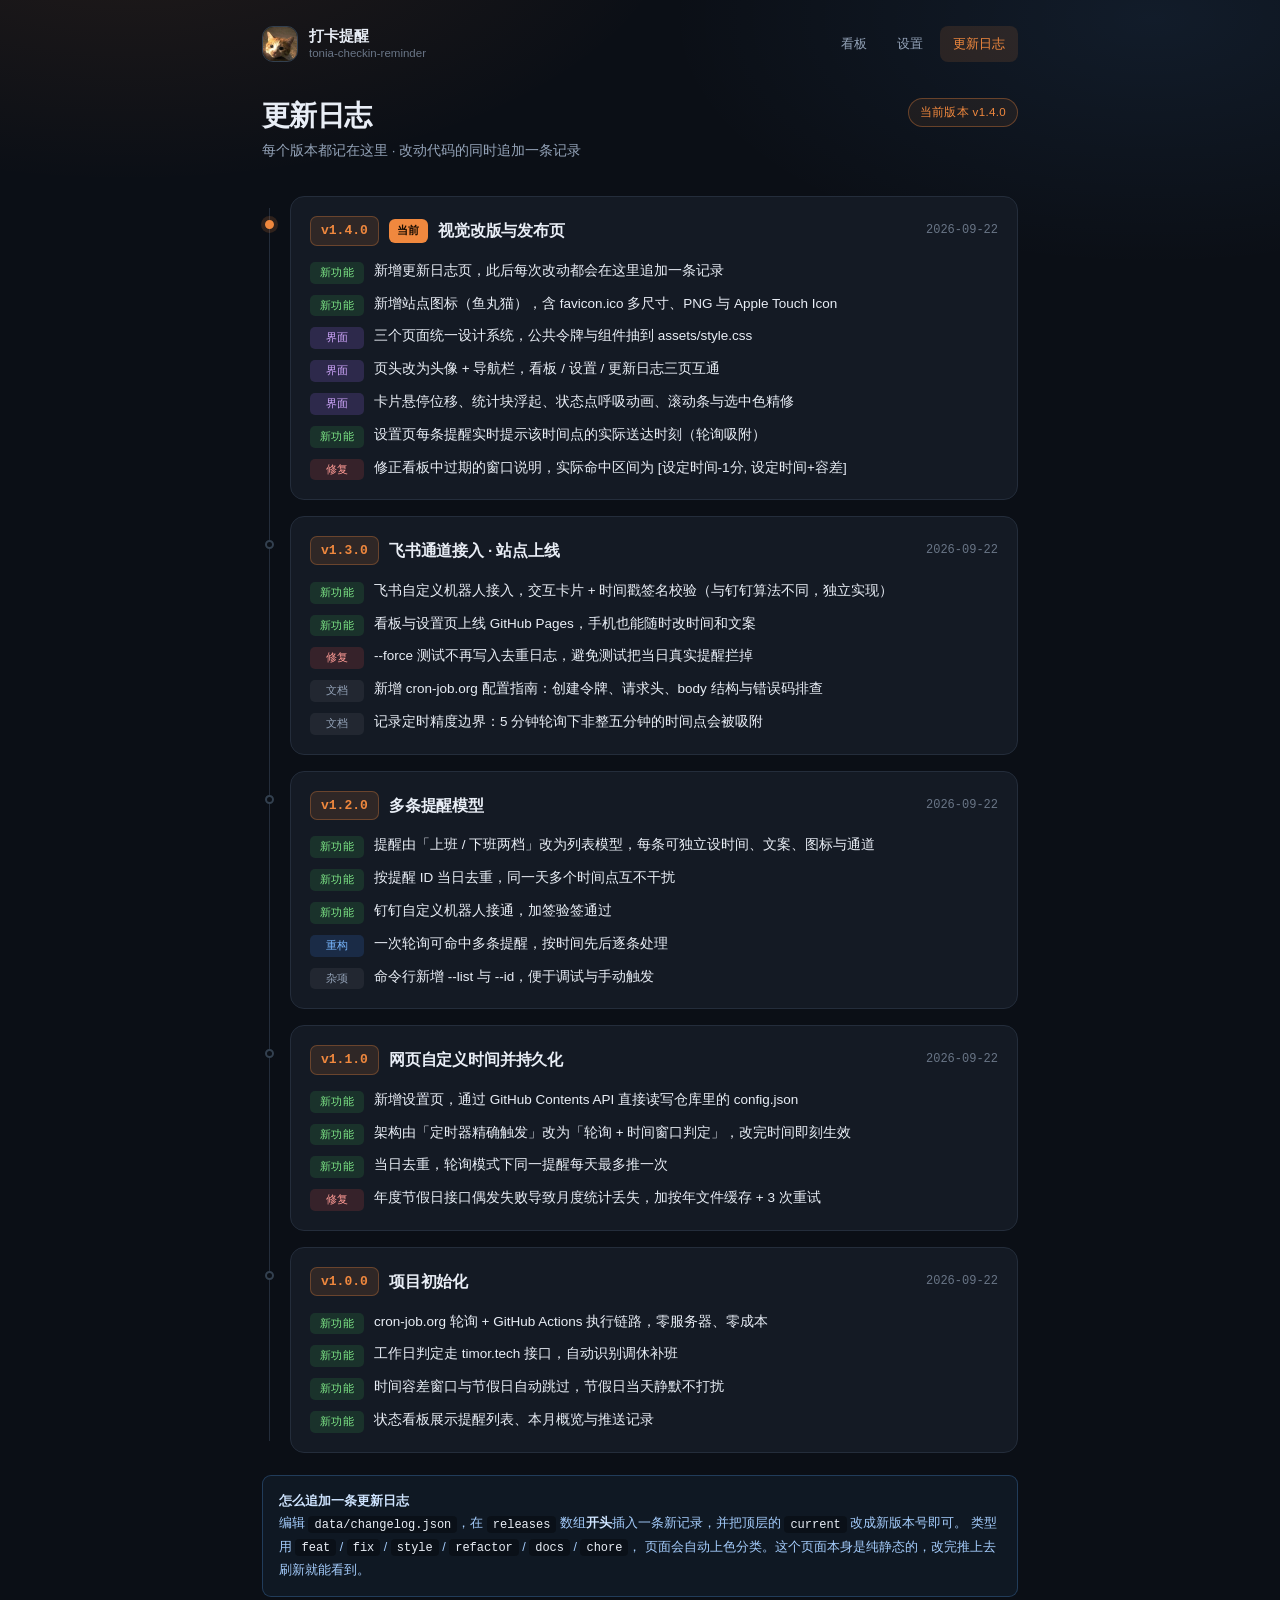
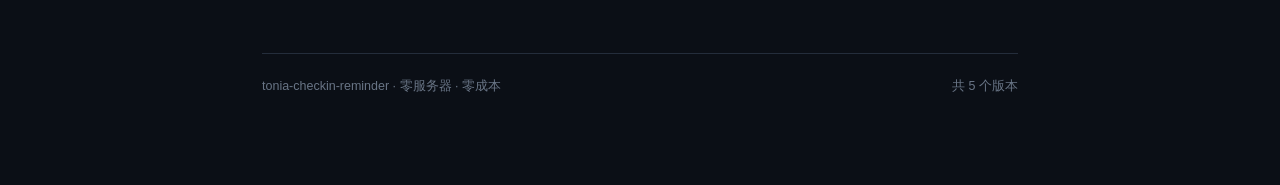
==== changelog.html @ fb4cc7e8 "feat: 新增发布页与视觉改版 - 新增 changelog.html 与 data/changelog.json，版本历史以时间线呈现 - 新增站点图标（鱼丸猫）：favicon.ico 多尺寸 " ====
<!DOCTYPE html>
<html lang="zh-CN">
<head>
<meta charset="UTF-8">
<meta name="viewport" content="width=device-width, initial-scale=1.0">
<title>更新日志 · 打卡提醒</title>
<meta name="theme-color" content="#0b0f16">
<link rel="icon" href="assets/icons/favicon.ico" sizes="any">
<link rel="icon" type="image/png" href="assets/icons/favicon-32.png" sizes="32x32">
<link rel="apple-touch-icon" href="assets/icons/apple-touch-icon.png">
<link rel="stylesheet" href="assets/style.css">
<style>
  .page-head{display:flex;justify-content:space-between;align-items:flex-start;gap:16px;flex-wrap:wrap}

  .timeline{position:relative;padding-left:28px}
  .timeline::before{
    content:'';position:absolute;left:7px;top:12px;bottom:12px;
    width:1px;background:var(--line);
  }

  .rel{position:relative;margin-bottom:16px}
  .rel::before{
    content:'';position:absolute;left:-25px;top:24px;
    width:9px;height:9px;border-radius:50%;
    background:var(--bg);border:2px solid var(--line2);
    transition:border-color .2s;
  }
  .rel.current::before{
    background:var(--accent);border-color:var(--accent);
    box-shadow:0 0 0 4px rgba(240,136,62,.16);
  }
  .rel:hover::before{border-color:var(--accent)}

  .rel .card{margin-bottom:0}

  .rel-head{display:flex;align-items:center;gap:10px;flex-wrap:wrap;margin-bottom:14px}
  .ver{
    font-family:var(--mono);font-size:13px;font-weight:600;
    color:var(--accent);background:rgba(240,136,62,.12);
    border:1px solid rgba(240,136,62,.3);
    padding:3px 10px;border-radius:7px;
  }
  .ver-now{
    font-size:10.5px;letter-spacing:.06em;text-transform:uppercase;
    color:#180c02;background:var(--accent);font-weight:600;
    padding:3px 8px;border-radius:6px;
  }
  .rel-title{font-size:15.5px;font-weight:600;letter-spacing:-.01em}
  .rel-date{margin-left:auto;font-family:var(--mono);font-size:12px;color:var(--dim2)}

  .changes{list-style:none;display:flex;flex-direction:column;gap:9px}
  .changes li{display:flex;gap:10px;align-items:flex-start;font-size:13.5px;line-height:1.62}
  .ct{
    font-size:11px;padding:2px 7px;border-radius:5px;flex:none;
    font-weight:500;letter-spacing:.02em;min-width:54px;text-align:center;
    margin-top:2px;
  }
  .ct.feat{color:#7ee787;background:rgba(63,185,80,.15)}
  .ct.fix{color:#ff9b95;background:rgba(248,81,73,.15)}
  .ct.style{color:#d2a8ff;background:rgba(163,113,247,.18)}
  .ct.refactor{color:#79b8ff;background:rgba(59,130,246,.16)}
  .ct.docs,.ct.chore{color:var(--dim);background:rgba(255,255,255,.06)}

  .note{
    margin-top:22px;background:rgba(88,166,255,.06);
    border:1px solid rgba(88,166,255,.25);border-radius:var(--r-sm);
    padding:14px 16px;font-size:12.5px;color:#a5cdfd;line-height:1.8;
  }
  .note b{color:#cfe4ff}
  .note code{background:rgba(0,0,0,.32);padding:1.5px 6px;border-radius:4px;font-family:var(--mono);font-size:12px;color:var(--txt)}

  @media(max-width:640px){
    .rel-date{margin-left:0;width:100%}
    .timeline{padding-left:22px}
    .rel::before{left:-19px}
  }
</style>
</head>
<body>
<div class="wrap narrow">

  <nav class="nav">
    <a class="brand" href="index.html">
      <img src="assets/icons/avatar-128.png" alt="鱼丸">
      <span class="brand-txt">
        <b>打卡提醒</b>
        <span>tonia-checkin-reminder</span>
      </span>
    </a>
    <div class="nav-links">
      <a href="index.html">看板</a>
      <a href="settings.html">设置</a>
      <a href="changelog.html" class="active">更新日志</a>
    </div>
  </nav>

  <div class="page-head">
    <div>
      <h1>更新日志</h1>
      <p class="sub">每个版本都记在这里 · 改动代码的同时追加一条记录</p>
    </div>
    <span class="badge accent" id="ver-badge">当前版本 v—</span>
  </div>

  <div class="timeline" id="timeline"><div class="empty">正在加载…</div></div>

  <div class="note">
    <b>怎么追加一条更新日志</b><br>
    编辑 <code>data/changelog.json</code>，在 <code>releases</code> 数组<b>开头</b>插入一条新记录，并把顶层的 <code>current</code> 改成新版本号即可。
    类型用 <code>feat</code> / <code>fix</code> / <code>style</code> / <code>refactor</code> / <code>docs</code> / <code>chore</code>，
    页面会自动上色分类。这个页面本身是纯静态的，改完推上去刷新就能看到。
  </div>

  <footer>
    <span>tonia-checkin-reminder · 零服务器 · 零成本</span>
    <span id="load-hint">正在加载…</span>
  </footer>

</div>

<script>
const TYPE_LABEL = {
  feat: "新功能", fix: "修复", style: "界面",
  refactor: "重构", docs: "文档", chore: "杂项"
};

const FALLBACK = {
  current: "1.4.0",
  releases: [
    {
      version: "1.4.0", date: "2026-09-22", title: "视觉改版与发布页",
      changes: [
        {type: "feat", text: "新增更新日志页，此后每次改动都会在这里追加一条记录"},
        {type: "feat", text: "新增站点图标（鱼丸猫）"}
      ]
    }
  ]
};

const esc = s => String(s == null ? "" : s)
  .replace(/&/g, "&amp;").replace(/</g, "&lt;").replace(/>/g, "&gt;");

async function loadChangelog(){
  try{
    const r = await fetch("data/changelog.json?t=" + Date.now(), {cache: "no-store"});
    if(!r.ok) throw new Error(r.status);
    return await r.json();
  }catch(e){ return null; }
}

function render(data){
  const releases = (data.releases || []);
  const box = document.getElementById("timeline");

  document.getElementById("ver-badge").textContent = "当前版本 v" + (data.current || "—");

  if(!releases.length){
    box.innerHTML = '<div class="empty">还没有任何发布记录</div>';
    return;
  }

  box.innerHTML = releases.map((rel, i) => {
    const cur = i === 0 ? " current" : "";
    const items = (rel.changes || []).map(c => {
      const t = c.type || "chore";
      return `<li>
        <span class="ct ${esc(t)}">${esc(TYPE_LABEL[t] || t)}</span>
        <span>${esc(c.text)}</span>
      </li>`;
    }).join("");

    return `<div class="rel${cur} fade-up">
      <div class="card">
        <div class="rel-head">
          <span class="ver">v${esc(rel.version)}</span>
          ${i === 0 ? '<span class="ver-now">当前</span>' : ""}
          <span class="rel-title">${esc(rel.title || "")}</span>
          <span class="rel-date">${esc(rel.date || "")}</span>
        </div>
        <ul class="changes">${items}</ul>
      </div>
    </div>`;
  }).join("");
}

(async () => {
  const data = await loadChangelog() || FALLBACK;
  render(data);
  document.getElementById("load-hint").textContent =
    (data === FALLBACK) ? "本地预览模式（未读取到实时数据）" : `共 ${(data.releases || []).length} 个版本`;
})();
</script>
</body>
</html>
---- assets/style.css ----
/* ═══════════════════════════════════════════════════════════
   tonia-checkin-reminder · 共享样式
   三个页面（看板 / 设置 / 更新日志）共用的设计令牌与组件
   ═══════════════════════════════════════════════════════════ */

:root{
  --bg:#0b0f16;
  --bg2:#141a24;
  --bg3:#1b2330;
  --line:#242d3b;
  --line2:#33404f;

  --txt:#e9eef6;
  --dim:#94a3b8;
  --dim2:#697586;

  --accent:#f0883e;                        /* 鱼丸橘 */
  --blue:#58a6ff;
  --dt:#3b82f6;                            /* 钉钉 */
  --fs:#f0883e;                            /* 飞书 */
  --ok:#3fb950;
  --warn:#d29922;
  --err:#f85149;

  --r:14px;
  --r-sm:9px;
  --mono:ui-monospace,SFMono-Regular,"SF Mono",Consolas,"Liberation Mono",monospace;
}

*,*::before,*::after{box-sizing:border-box;margin:0;padding:0}
html{-webkit-text-size-adjust:100%}

body{
  background:var(--bg);
  color:var(--txt);
  font-family:-apple-system,BlinkMacSystemFont,"Segoe UI","PingFang SC","Hiragino Sans GB","Microsoft YaHei",sans-serif;
  font-size:14px;
  line-height:1.65;
  min-height:100vh;
  background-image:
    radial-gradient(900px 440px at 10% -10%, rgba(240,136,62,.10), transparent 62%),
    radial-gradient(780px 400px at 90% 2%, rgba(88,166,255,.085), transparent 62%);
  background-attachment:fixed;
  -webkit-font-smoothing:antialiased;
  -moz-osx-font-smoothing:grayscale;
}

::selection{background:rgba(240,136,62,.3)}
:focus-visible{outline:2px solid var(--blue);outline-offset:2px;border-radius:4px}

*{scrollbar-width:thin;scrollbar-color:var(--line2) transparent}
*::-webkit-scrollbar{width:10px;height:10px}
*::-webkit-scrollbar-track{background:transparent}
*::-webkit-scrollbar-thumb{background:var(--line2);border-radius:99px;border:3px solid transparent;background-clip:content-box}
*::-webkit-scrollbar-thumb:hover{background:#4a5a70;background-clip:content-box}

.wrap{max-width:1000px;margin:0 auto;padding:26px 22px 88px}
.wrap.narrow{max-width:800px}

/* ── 顶部导航 ─────────────────────────────────────────── */

.nav{display:flex;align-items:center;gap:16px;margin-bottom:36px;flex-wrap:wrap}
.brand{display:flex;align-items:center;gap:11px;text-decoration:none;color:inherit;flex:none}
.brand img{
  width:36px;height:36px;border-radius:11px;display:block;
  object-fit:cover;border:1px solid var(--line2);
  transition:transform .25s ease;
}
.brand:hover img{transform:scale(1.06) rotate(-2deg)}
.brand-txt b{display:block;font-size:14.5px;font-weight:650;letter-spacing:-.01em;line-height:1.3}
.brand-txt span{display:block;font-size:11.5px;color:var(--dim2);line-height:1.3}

.nav-links{display:flex;gap:4px;margin-left:auto;flex-wrap:wrap}
.nav-links a{
  font-size:13px;color:var(--dim);text-decoration:none;
  padding:7px 13px;border-radius:8px;
  transition:color .16s,background .16s;
}
.nav-links a:hover{color:var(--txt);background:rgba(255,255,255,.05)}
.nav-links a.active{color:var(--accent);background:rgba(240,136,62,.12)}

/* ── 页头 ─────────────────────────────────────────────── */

.page-head{margin-bottom:34px}
h1{font-size:28px;font-weight:650;letter-spacing:-.022em;line-height:1.25;margin-bottom:7px}
h1 em{font-style:normal;color:var(--dim2);font-weight:400;font-size:19px}
.sub{color:var(--dim);font-size:13.5px}

h2{
  display:flex;align-items:center;gap:9px;
  font-size:12px;font-weight:600;letter-spacing:.13em;text-transform:uppercase;
  color:var(--dim2);margin:40px 0 15px;
}
h2::after{content:'';flex:1;height:1px;background:var(--line)}

.badge{
  display:inline-flex;align-items:center;gap:7px;
  font-size:11.5px;letter-spacing:.03em;color:var(--dim);
  border:1px solid var(--line);background:rgba(255,255,255,.02);
  padding:4px 11px;border-radius:999px;
}
.badge.live{color:var(--ok);border-color:rgba(63,185,80,.35);background:rgba(63,185,80,.08)}
.badge.accent{color:var(--accent);border-color:rgba(240,136,62,.35);background:rgba(240,136,62,.08)}
.dot{width:6px;height:6px;border-radius:50%;background:currentColor;flex:none}
.badge.live .dot{box-shadow:0 0 0 0 rgba(63,185,80,.6);animation:pulse 2.4s ease-out infinite}
@keyframes pulse{
  0%{box-shadow:0 0 0 0 rgba(63,185,80,.55)}
  70%{box-shadow:0 0 0 7px rgba(63,185,80,0)}
  100%{box-shadow:0 0 0 0 rgba(63,185,80,0)}
}

/* ── 卡片 ─────────────────────────────────────────────── */

.card{
  background:var(--bg2);border:1px solid var(--line);border-radius:var(--r);
  padding:19px;margin-bottom:14px;
  transition:border-color .18s;
}
.card:hover{border-color:var(--line2)}
.card-head{display:flex;justify-content:space-between;align-items:center;gap:12px;margin-bottom:15px}
.card-title{font-size:14.5px;font-weight:600;display:flex;align-items:center;gap:8px}
.card-title .hint{margin:0}

/* 通道色条：三页共用 */
.stripe{position:relative;overflow:hidden}
.stripe::before{content:'';position:absolute;inset:0 auto 0 0;width:3px;border-radius:3px 0 0 3px}
.stripe.dt::before{background:var(--dt)}
.stripe.fs::before{background:var(--fs)}
.stripe.both::before{background:linear-gradient(180deg,var(--dt) 50%,var(--fs) 50%)}
.stripe.off{opacity:.45}

/* ── 标签 / 徽标 ──────────────────────────────────────── */

.tag{display:inline-block;font-size:11.5px;padding:2px 8px;border-radius:6px;font-weight:500;white-space:nowrap}
.tag.dt{color:#79b8ff;background:rgba(59,130,246,.16)}
.tag.fs{color:#f0b27a;background:rgba(240,136,62,.16)}

.pill{font-size:11px;padding:3px 9px;border-radius:999px;font-weight:500;
  border:1px solid var(--line);color:var(--dim2);flex:none;white-space:nowrap}
.pill.on{color:var(--ok);border-color:rgba(63,185,80,.38);background:rgba(63,185,80,.1)}
.pill.off{color:var(--dim2);opacity:.7}

/* ── 按钮 ─────────────────────────────────────────────── */

.btn{
  display:inline-flex;align-items:center;justify-content:center;gap:6px;
  border:1px solid var(--line);background:var(--bg3);color:var(--txt);
  padding:8px 16px;border-radius:var(--r-sm);font-size:13.5px;font-family:inherit;
  cursor:pointer;transition:border-color .18s,color .18s,background .18s,transform .12s;
  white-space:nowrap;
}
.btn:hover:not(:disabled){border-color:var(--blue);color:var(--blue)}
.btn:active:not(:disabled){transform:translateY(1px)}
.btn:disabled{opacity:.4;cursor:not-allowed}
.btn.primary{background:var(--accent);border-color:var(--accent);color:#180c02;font-weight:600}
.btn.primary:hover:not(:disabled){background:#f5a05f;border-color:#f5a05f;color:#180c02}
.btn.sm{padding:5px 12px;font-size:12.5px}
.btn.block{width:100%;border-style:dashed;color:var(--dim)}
.btn.block:hover:not(:disabled){color:var(--accent);border-color:var(--accent)}

/* ── 表格 ─────────────────────────────────────────────── */

table{width:100%;border-collapse:collapse;font-size:13.5px}
thead th{
  text-align:left;color:var(--dim2);font-weight:500;font-size:11.5px;
  letter-spacing:.08em;text-transform:uppercase;
  padding:0 14px 10px;border-bottom:1px solid var(--line);
}
tbody td{padding:11px 14px;border-bottom:1px solid rgba(36,45,59,.55)}
tbody tr{transition:background .15s}
tbody tr:hover{background:rgba(88,166,255,.05)}
tbody tr:last-child td{border-bottom:none}
.mono{font-family:var(--mono);font-variant-numeric:tabular-nums;color:var(--dim);font-size:12.5px}
.ch{color:var(--dim);font-size:12.5px}

/* ── 状态条 ───────────────────────────────────────────── */

.status{
  font-size:12.5px;padding:10px 14px;border-radius:var(--r-sm);margin-bottom:16px;
  border:1px solid var(--line);color:var(--dim);display:none;line-height:1.6;
}
.status.show{display:block}
.status.ok{color:var(--ok);border-color:rgba(63,185,80,.38);background:rgba(63,185,80,.08)}
.status.err{color:var(--err);border-color:rgba(248,81,73,.38);background:rgba(248,81,73,.08)}
.status.warn{color:var(--warn);border-color:rgba(210,153,34,.38);background:rgba(210,153,34,.08)}
.status.info{color:var(--blue);border-color:rgba(88,166,255,.38);background:rgba(88,166,255,.08)}

.hint{font-size:12.5px;color:var(--dim2)}
.empty{color:var(--dim2);font-size:13.5px;padding:28px 0;text-align:center}

/* ── 页脚 ─────────────────────────────────────────────── */

footer{
  margin-top:56px;padding-top:22px;border-top:1px solid var(--line);
  color:var(--dim2);font-size:12.5px;
  display:flex;justify-content:space-between;flex-wrap:wrap;gap:10px;
}
a{color:var(--blue);text-decoration:none}
a:hover{text-decoration:underline}

/* ── 入场动画 ─────────────────────────────────────────── */

@media (prefers-reduced-motion: no-preference){
  .fade-up{animation:fadeUp .42s cubic-bezier(.22,.61,.36,1) both}
  .fade-up:nth-child(2){animation-delay:.05s}
  .fade-up:nth-child(3){animation-delay:.1s}
  .fade-up:nth-child(4){animation-delay:.15s}
  @keyframes fadeUp{from{opacity:0;transform:translateY(9px)}to{opacity:1;transform:none}}
}

/* ── 响应式 ───────────────────────────────────────────── */

@media (max-width:640px){
  .wrap{padding:20px 16px 80px}
  h1{font-size:23px}
  h1 em{font-size:16px}
  .nav-links{width:100%;margin-left:0;order:3}
  .nav-links a{flex:1;text-align:center;padding:8px 6px}
}
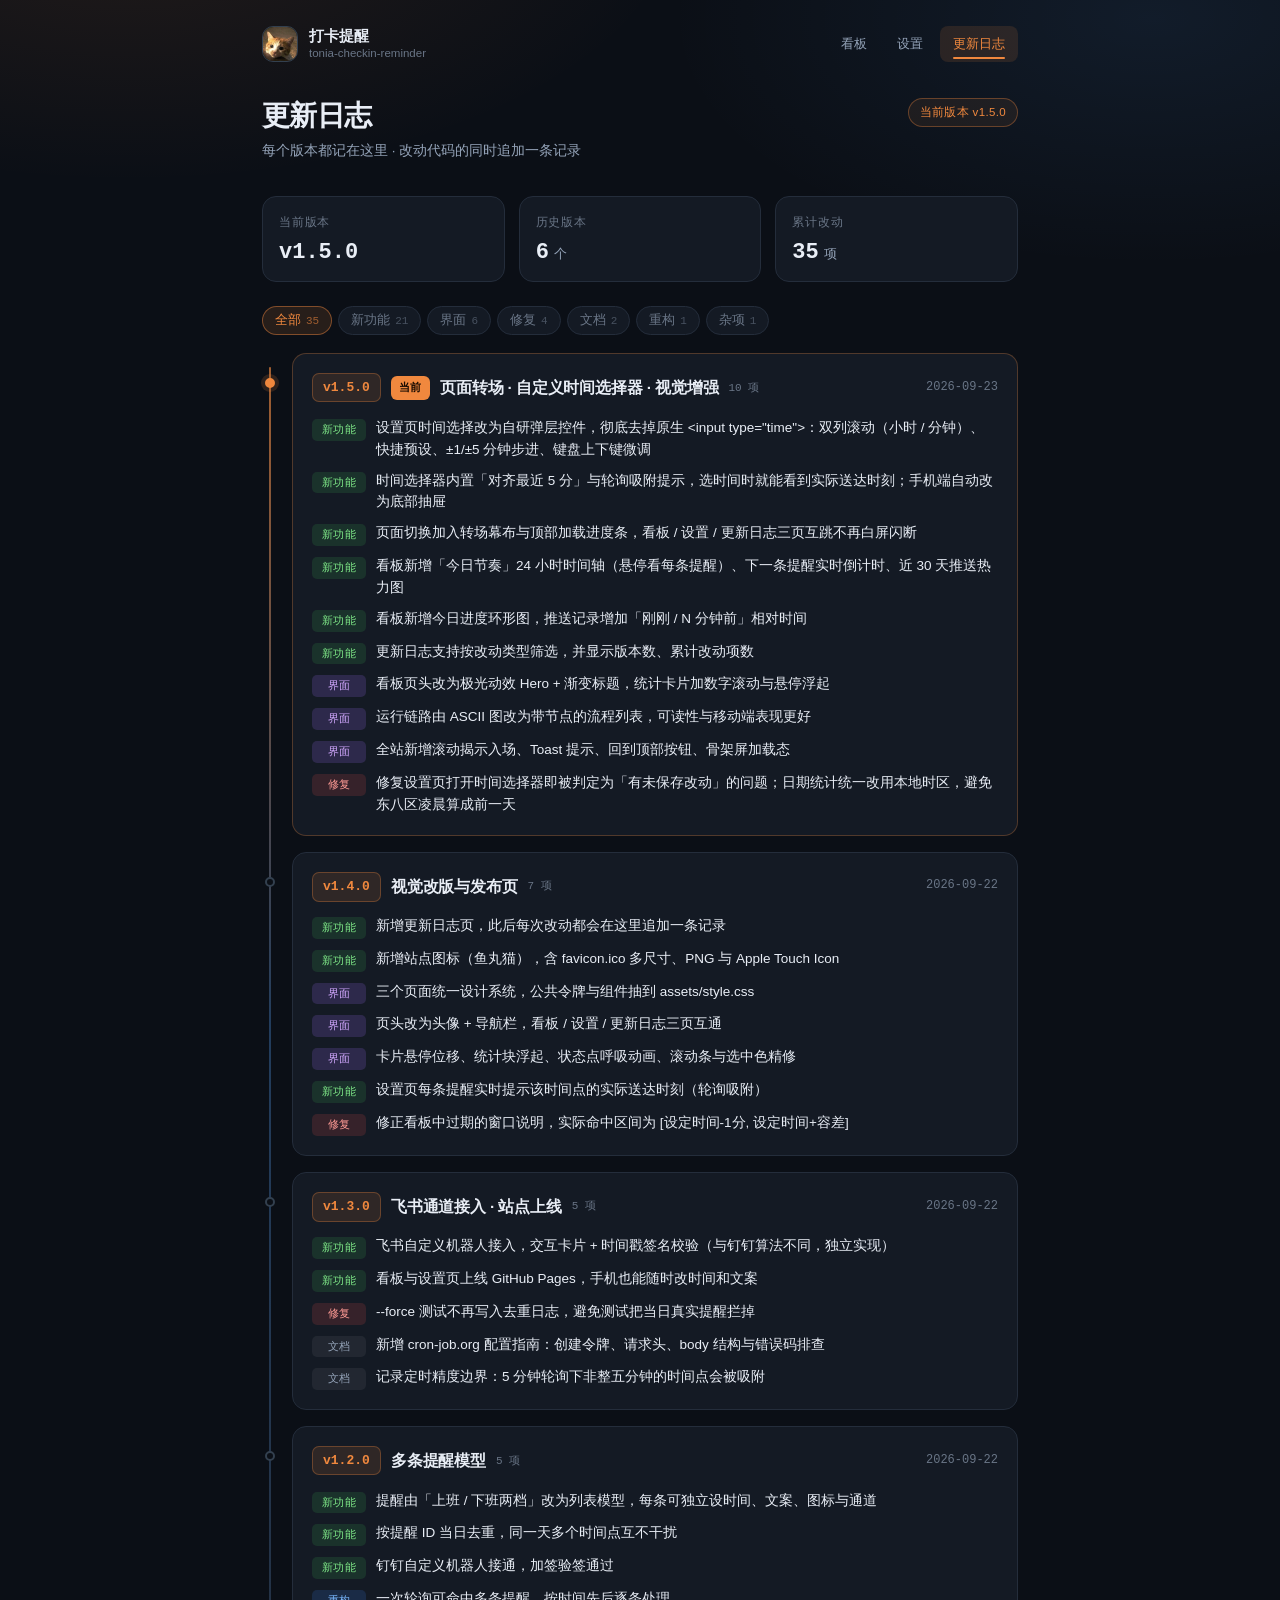
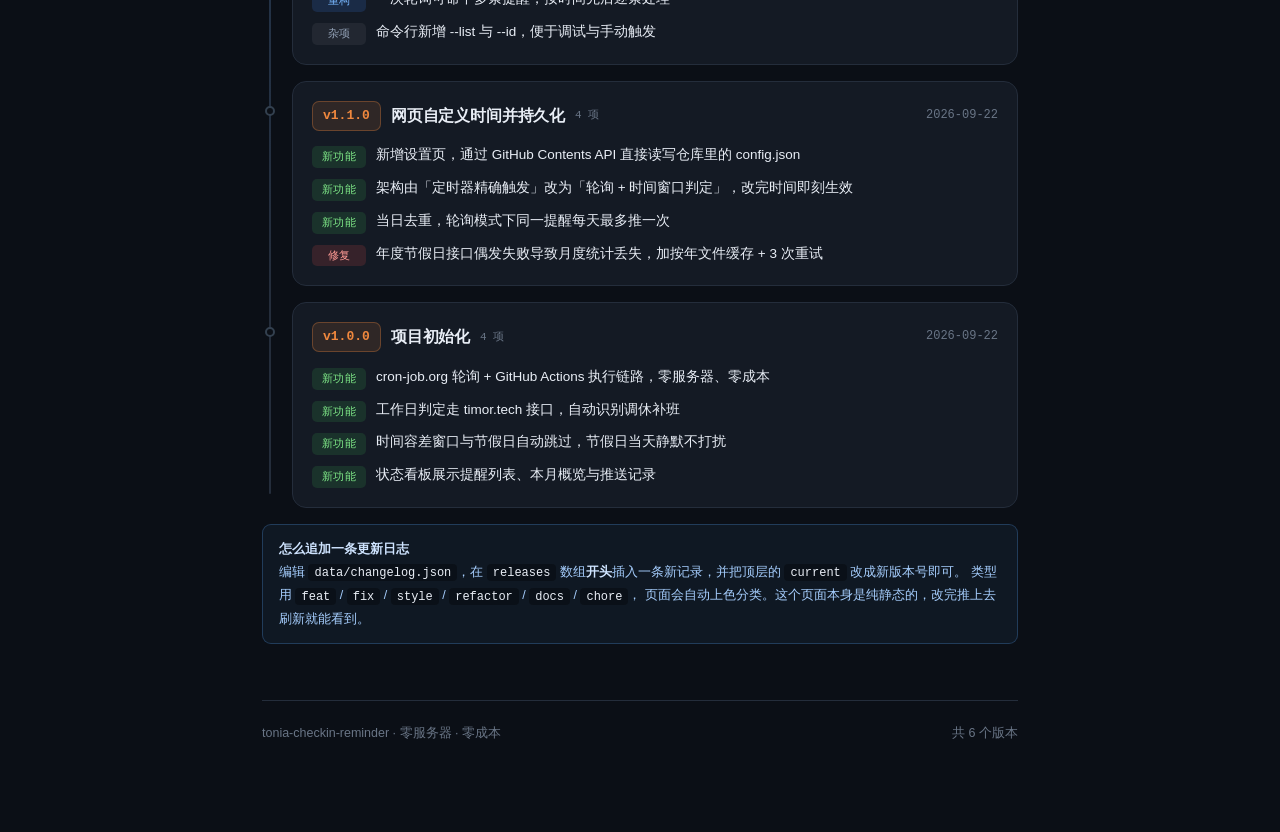
==== commit e30f8857: "feat: 页面转场、自研时间选择器与视觉增强 - 新增 assets/app.js：页面切换转场幕布 + 顶部加载进度条 + 滚动揭示 + 数字滚动 + Toast + 回到顶部 - 设置页时间选择" ====
--- a/changelog.html
+++ b/changelog.html
@@ -8,30 +8,47 @@
 <link rel="icon" href="assets/icons/favicon.ico" sizes="any">
 <link rel="icon" type="image/png" href="assets/icons/favicon-32.png" sizes="32x32">
 <link rel="apple-touch-icon" href="assets/icons/apple-touch-icon.png">
+<script>document.documentElement.classList.add("fx-ready");window.__fxT=setTimeout(function(){document.documentElement.classList.remove("fx-ready")},1800);</script>
 <link rel="stylesheet" href="assets/style.css">
+<script src="assets/app.js" defer></script>
 <style>
   .page-head{display:flex;justify-content:space-between;align-items:flex-start;gap:16px;flex-wrap:wrap}
-
-  .timeline{position:relative;padding-left:28px}
+  .head-stats{display:flex;gap:9px;flex-wrap:wrap;align-items:center}
+
+  .summary{
+    display:grid;grid-template-columns:repeat(3,1fr);gap:14px;margin-bottom:24px;
+  }
+  .summary .stat{padding:16px}
+  .summary .stat-val{font-size:22px}
+
+  .timeline{position:relative;padding-left:30px}
   .timeline::before{
-    content:'';position:absolute;left:7px;top:12px;bottom:12px;
-    width:1px;background:var(--line);
+    content:'';position:absolute;left:7px;top:14px;bottom:14px;width:2px;border-radius:2px;
+    background:linear-gradient(180deg,rgba(240,136,62,.65),rgba(88,166,255,.3) 38%,var(--line) 88%);
   }
 
   .rel{position:relative;margin-bottom:16px}
   .rel::before{
-    content:'';position:absolute;left:-25px;top:24px;
-    width:9px;height:9px;border-radius:50%;
+    content:'';position:absolute;left:-27px;top:25px;
+    width:10px;height:10px;border-radius:50%;
     background:var(--bg);border:2px solid var(--line2);
-    transition:border-color .2s;
+    transition:border-color .22s,box-shadow .22s,transform .22s;
   }
   .rel.current::before{
     background:var(--accent);border-color:var(--accent);
     box-shadow:0 0 0 4px rgba(240,136,62,.16);
-  }
-  .rel:hover::before{border-color:var(--accent)}
-
-  .rel .card{margin-bottom:0}
+    animation:verPulse 2.6s ease-out infinite;
+  }
+  @keyframes verPulse{
+    0%{box-shadow:0 0 0 0 rgba(240,136,62,.5)}
+    70%{box-shadow:0 0 0 9px rgba(240,136,62,0)}
+    100%{box-shadow:0 0 0 0 rgba(240,136,62,0)}
+  }
+  .rel:hover::before{border-color:var(--accent);transform:scale(1.15)}
+
+  .rel .card{margin-bottom:0;transition:border-color .2s,box-shadow .3s,transform .3s}
+  .rel:hover .card{transform:translateY(-2px);box-shadow:0 16px 40px rgba(0,0,0,.34)}
+  .rel.current .card{border-color:rgba(240,136,62,.28)}
 
   .rel-head{display:flex;align-items:center;gap:10px;flex-wrap:wrap;margin-bottom:14px}
   .ver{
@@ -48,12 +65,15 @@
   .rel-title{font-size:15.5px;font-weight:600;letter-spacing:-.01em}
   .rel-date{margin-left:auto;font-family:var(--mono);font-size:12px;color:var(--dim2)}
 
+  .rel-cnt{font-size:11px;color:var(--dim2);font-family:var(--mono)}
+
   .changes{list-style:none;display:flex;flex-direction:column;gap:9px}
   .changes li{display:flex;gap:10px;align-items:flex-start;font-size:13.5px;line-height:1.62}
+  .changes li[hidden]{display:none}
   .ct{
     font-size:11px;padding:2px 7px;border-radius:5px;flex:none;
     font-weight:500;letter-spacing:.02em;min-width:54px;text-align:center;
-    margin-top:2px;
+    margin-top:2px;cursor:default;
   }
   .ct.feat{color:#7ee787;background:rgba(63,185,80,.15)}
   .ct.fix{color:#ff9b95;background:rgba(248,81,73,.15)}
@@ -61,18 +81,11 @@
   .ct.refactor{color:#79b8ff;background:rgba(59,130,246,.16)}
   .ct.docs,.ct.chore{color:var(--dim);background:rgba(255,255,255,.06)}
 
-  .note{
-    margin-top:22px;background:rgba(88,166,255,.06);
-    border:1px solid rgba(88,166,255,.25);border-radius:var(--r-sm);
-    padding:14px 16px;font-size:12.5px;color:#a5cdfd;line-height:1.8;
-  }
-  .note b{color:#cfe4ff}
-  .note code{background:rgba(0,0,0,.32);padding:1.5px 6px;border-radius:4px;font-family:var(--mono);font-size:12px;color:var(--txt)}
-
   @media(max-width:640px){
     .rel-date{margin-left:0;width:100%}
-    .timeline{padding-left:22px}
-    .rel::before{left:-19px}
+    .timeline{padding-left:24px}
+    .rel::before{left:-21px}
+    .summary{grid-template-columns:1fr}
   }
 </style>
 </head>
@@ -94,17 +107,38 @@
     </div>
   </nav>
 
-  <div class="page-head">
+  <div class="page-head fx-in">
     <div>
       <h1>更新日志</h1>
       <p class="sub">每个版本都记在这里 · 改动代码的同时追加一条记录</p>
     </div>
-    <span class="badge accent" id="ver-badge">当前版本 v—</span>
-  </div>
-
-  <div class="timeline" id="timeline"><div class="empty">正在加载…</div></div>
-
-  <div class="note">
+    <div class="head-stats">
+      <span class="badge accent" id="ver-badge">当前版本 v—</span>
+    </div>
+  </div>
+
+  <div class="summary">
+    <div class="stat fx-in">
+      <div class="stat-label">当前版本</div>
+      <div class="stat-val" id="m-cur">—</div>
+    </div>
+    <div class="stat fx-in">
+      <div class="stat-label">历史版本</div>
+      <div class="stat-val" id="m-ver">0<small>个</small></div>
+    </div>
+    <div class="stat fx-in">
+      <div class="stat-label">累计改动</div>
+      <div class="stat-val" id="m-chg">0<small>项</small></div>
+    </div>
+  </div>
+
+  <div class="fchips" id="fchips"></div>
+
+  <div class="timeline" id="timeline">
+    <div class="sk-card"><div class="sk" style="width:40%;height:24px"></div><div class="sk" style="width:92%;height:16px"></div><div class="sk" style="width:76%;height:16px"></div></div>
+  </div>
+
+  <div class="note info">
     <b>怎么追加一条更新日志</b><br>
     编辑 <code>data/changelog.json</code>，在 <code>releases</code> 数组<b>开头</b>插入一条新记录，并把顶层的 <code>current</code> 改成新版本号即可。
     类型用 <code>feat</code> / <code>fix</code> / <code>style</code> / <code>refactor</code> / <code>docs</code> / <code>chore</code>，
@@ -125,13 +159,13 @@
 };
 
 const FALLBACK = {
-  current: "1.4.0",
+  current: "1.5.0",
   releases: [
     {
-      version: "1.4.0", date: "2026-09-22", title: "视觉改版与发布页",
+      version: "1.5.0", date: "2026-09-23", title: "页面转场与自定义时间选择器",
       changes: [
-        {type: "feat", text: "新增更新日志页，此后每次改动都会在这里追加一条记录"},
-        {type: "feat", text: "新增站点图标（鱼丸猫）"}
+        {type: "feat", text: "设置页的时间选择改为自研弹层控件：双列滚动 + 快捷预设 + ±步进 + 轮询吸附提示"},
+        {type: "feat", text: "页面切换加入转场幕布与顶部加载进度条，三页之间跳转不再白屏"}
       ]
     }
   ]
@@ -139,6 +173,9 @@
 
 const esc = s => String(s == null ? "" : s)
   .replace(/&/g, "&amp;").replace(/</g, "&lt;").replace(/>/g, "&gt;");
+
+let DATA = FALLBACK;
+let ACTIVE = "all";
 
 async function loadChangelog(){
   try{
@@ -148,11 +185,46 @@
   }catch(e){ return null; }
 }
 
-function render(data){
-  const releases = (data.releases || []);
+function allTypes(){
+  const set = [];
+  (DATA.releases || []).forEach(rel => (rel.changes || []).forEach(c => {
+    const t = c.type || "chore";
+    if(!set.includes(t)) set.push(t);
+  }));
+  return set;
+}
+
+function renderChips(){
+  const types = allTypes();
+  const count = t => (DATA.releases || []).reduce((n, rel) =>
+    n + (rel.changes || []).filter(c => (c.type || "chore") === t).length, 0);
+  const total = (DATA.releases || []).reduce((n, rel) => n + (rel.changes || []).length, 0);
+
+  const items = [["all", "全部", total]].concat(types.map(t => [t, TYPE_LABEL[t] || t, count(t)]));
+  document.getElementById("fchips").innerHTML = items.map(([k, label, n]) =>
+    `<button type="button" class="fchip${k === ACTIVE ? " on" : ""}" data-type="${esc(k)}">${esc(label)}<em>${n}</em></button>`
+  ).join("");
+}
+
+function applyFilter(){
+  const rels = document.querySelectorAll(".rel");
+  Array.prototype.forEach.call(rels, rel => {
+    let visible = 0;
+    Array.prototype.forEach.call(rel.querySelectorAll("li[data-type]"), li => {
+      const hit = (ACTIVE === "all" || li.dataset.type === ACTIVE);
+      li.hidden = !hit;
+      if(hit) visible++;
+    });
+    rel.hidden = visible === 0;
+  });
+}
+
+function render(){
+  const releases = (DATA.releases || []);
   const box = document.getElementById("timeline");
 
-  document.getElementById("ver-badge").textContent = "当前版本 v" + (data.current || "—");
+  document.getElementById("ver-badge").textContent = "当前版本 v" + (DATA.current || "—");
+  document.getElementById("m-cur").textContent = "v" + (DATA.current || "—");
 
   if(!releases.length){
     box.innerHTML = '<div class="empty">还没有任何发布记录</div>';
@@ -161,33 +233,56 @@
 
   box.innerHTML = releases.map((rel, i) => {
     const cur = i === 0 ? " current" : "";
-    const items = (rel.changes || []).map(c => {
+    const chs = rel.changes || [];
+    const items = chs.map(c => {
       const t = c.type || "chore";
-      return `<li>
+      return `<li data-type="${esc(t)}">
         <span class="ct ${esc(t)}">${esc(TYPE_LABEL[t] || t)}</span>
         <span>${esc(c.text)}</span>
       </li>`;
     }).join("");
 
     return `<div class="rel${cur} fade-up">
-      <div class="card">
+      <div class="card${i === 0 ? " glow" : ""}">
         <div class="rel-head">
           <span class="ver">v${esc(rel.version)}</span>
           ${i === 0 ? '<span class="ver-now">当前</span>' : ""}
           <span class="rel-title">${esc(rel.title || "")}</span>
+          <span class="rel-cnt">${chs.length} 项</span>
           <span class="rel-date">${esc(rel.date || "")}</span>
         </div>
         <ul class="changes">${items}</ul>
       </div>
     </div>`;
   }).join("");
-}
+
+  const totalChg = releases.reduce((n, rel) => n + (rel.changes || []).length, 0);
+  const cu = (window.PFX && PFX.countUp)
+    ? PFX.countUp
+    : (el, v, u) => { el.innerHTML = v + (u ? "<small>" + u + "</small>" : ""); };
+  cu(document.getElementById("m-ver"), releases.length, "个");
+  cu(document.getElementById("m-chg"), totalChg, "项");
+
+  renderChips();
+  applyFilter();
+  if(window.PFX){ PFX.stagger(); PFX.reveal(); }
+}
+
+document.getElementById("fchips").addEventListener("click", e => {
+  const b = e.target.closest(".fchip");
+  if(!b) return;
+  ACTIVE = b.dataset.type;
+  Array.prototype.forEach.call(document.querySelectorAll(".fchip"),
+    x => x.classList.toggle("on", x === b));
+  applyFilter();
+});
 
 (async () => {
-  const data = await loadChangelog() || FALLBACK;
-  render(data);
+  const data = await loadChangelog();
+  DATA = data || FALLBACK;
+  render();
   document.getElementById("load-hint").textContent =
-    (data === FALLBACK) ? "本地预览模式（未读取到实时数据）" : `共 ${(data.releases || []).length} 个版本`;
+    (data === FALLBACK || !data) ? "本地预览模式（未读取到实时数据）" : `共 ${(data.releases || []).length} 个版本`;
 })();
 </script>
 </body>
--- a/assets/style.css
+++ b/assets/style.css
@@ -1,6 +1,7 @@
 /* ═══════════════════════════════════════════════════════════
    tonia-checkin-reminder · 共享样式
    三个页面（看板 / 设置 / 更新日志）共用的设计令牌与组件
+   v1.5 起新增：页面转场特效层、时间轴、热力图、自定义时间选择器
    ═══════════════════════════════════════════════════════════ */
 
 :root{
@@ -22,13 +23,16 @@
   --warn:#d29922;
   --err:#f85149;
 
+  --grad:linear-gradient(100deg,#ffb375,var(--accent) 44%,#7cc0ff);
+
   --r:14px;
   --r-sm:9px;
   --mono:ui-monospace,SFMono-Regular,"SF Mono",Consolas,"Liberation Mono",monospace;
 }
 
 *,*::before,*::after{box-sizing:border-box;margin:0;padding:0}
-html{-webkit-text-size-adjust:100%}
+html{-webkit-text-size-adjust:100%;scroll-behavior:smooth}
+@media (prefers-reduced-motion: reduce){html{scroll-behavior:auto}}
 
 body{
   background:var(--bg);
@@ -72,12 +76,19 @@
 
 .nav-links{display:flex;gap:4px;margin-left:auto;flex-wrap:wrap}
 .nav-links a{
-  font-size:13px;color:var(--dim);text-decoration:none;
+  position:relative;font-size:13px;color:var(--dim);text-decoration:none;
   padding:7px 13px;border-radius:8px;
   transition:color .16s,background .16s;
 }
+.nav-links a::after{
+  content:'';position:absolute;left:13px;right:13px;bottom:3px;height:1.5px;border-radius:2px;
+  background:var(--accent);transform:scaleX(0);transform-origin:left;
+  transition:transform .26s cubic-bezier(.22,.61,.36,1);
+}
 .nav-links a:hover{color:var(--txt);background:rgba(255,255,255,.05)}
+.nav-links a:hover::after{transform:scaleX(.5)}
 .nav-links a.active{color:var(--accent);background:rgba(240,136,62,.12)}
+.nav-links a.active::after{transform:scaleX(1)}
 
 /* ── 页头 ─────────────────────────────────────────────── */
 
@@ -92,6 +103,7 @@
   color:var(--dim2);margin:40px 0 15px;
 }
 h2::after{content:'';flex:1;height:1px;background:var(--line)}
+h2 .h2-note{font-size:11.5px;letter-spacing:0;text-transform:none;color:var(--dim2);font-weight:400}
 
 .badge{
   display:inline-flex;align-items:center;gap:7px;
@@ -112,14 +124,21 @@
 /* ── 卡片 ─────────────────────────────────────────────── */
 
 .card{
+  position:relative;
   background:var(--bg2);border:1px solid var(--line);border-radius:var(--r);
   padding:19px;margin-bottom:14px;
-  transition:border-color .18s;
+  transition:border-color .18s,box-shadow .3s,transform .3s;
 }
 .card:hover{border-color:var(--line2)}
+.card.glow:hover{box-shadow:0 14px 40px rgba(0,0,0,.34),0 0 0 1px rgba(240,136,62,.08)}
 .card-head{display:flex;justify-content:space-between;align-items:center;gap:12px;margin-bottom:15px}
 .card-title{font-size:14.5px;font-weight:600;display:flex;align-items:center;gap:8px}
 .card-title .hint{margin:0}
+.card-title .ct-ico{
+  width:24px;height:24px;border-radius:7px;flex:none;display:grid;place-items:center;
+  background:rgba(240,136,62,.1);border:1px solid rgba(240,136,62,.26);
+  font-size:12px;line-height:1;
+}
 
 /* 通道色条：三页共用 */
 .stripe{position:relative;overflow:hidden}
@@ -146,17 +165,17 @@
   display:inline-flex;align-items:center;justify-content:center;gap:6px;
   border:1px solid var(--line);background:var(--bg3);color:var(--txt);
   padding:8px 16px;border-radius:var(--r-sm);font-size:13.5px;font-family:inherit;
-  cursor:pointer;transition:border-color .18s,color .18s,background .18s,transform .12s;
-  white-space:nowrap;
-}
-.btn:hover:not(:disabled){border-color:var(--blue);color:var(--blue)}
+  cursor:pointer;transition:border-color .18s,color .18s,background .18s,transform .12s,box-shadow .2s;
+  white-space:nowrap;text-decoration:none;
+}
+.btn:hover:not(:disabled){border-color:var(--blue);color:var(--blue);box-shadow:0 0 0 3px rgba(88,166,255,.09)}
 .btn:active:not(:disabled){transform:translateY(1px)}
 .btn:disabled{opacity:.4;cursor:not-allowed}
 .btn.primary{background:var(--accent);border-color:var(--accent);color:#180c02;font-weight:600}
-.btn.primary:hover:not(:disabled){background:#f5a05f;border-color:#f5a05f;color:#180c02}
+.btn.primary:hover:not(:disabled){background:#f5a05f;border-color:#f5a05f;color:#180c02;box-shadow:0 8px 22px rgba(240,136,62,.28)}
 .btn.sm{padding:5px 12px;font-size:12.5px}
 .btn.block{width:100%;border-style:dashed;color:var(--dim)}
-.btn.block:hover:not(:disabled){color:var(--accent);border-color:var(--accent)}
+.btn.block:hover:not(:disabled){color:var(--accent);border-color:var(--accent);box-shadow:0 0 0 3px rgba(240,136,62,.09)}
 
 /* ── 表格 ─────────────────────────────────────────────── */
 
@@ -172,6 +191,7 @@
 tbody tr:last-child td{border-bottom:none}
 .mono{font-family:var(--mono);font-variant-numeric:tabular-nums;color:var(--dim);font-size:12.5px}
 .ch{color:var(--dim);font-size:12.5px}
+.ago{font-size:11px;color:var(--dim2);margin-left:7px;white-space:nowrap}
 
 /* ── 状态条 ───────────────────────────────────────────── */
 
@@ -184,9 +204,14 @@
 .status.err{color:var(--err);border-color:rgba(248,81,73,.38);background:rgba(248,81,73,.08)}
 .status.warn{color:var(--warn);border-color:rgba(210,153,34,.38);background:rgba(210,153,34,.08)}
 .status.info{color:var(--blue);border-color:rgba(88,166,255,.38);background:rgba(88,166,255,.08)}
+.status.loading{color:var(--blue);border-color:rgba(88,166,255,.38);background:rgba(88,166,255,.08)}
+.status.loading::after{content:'';display:inline-block;width:11px;height:11px;margin-left:8px;
+  vertical-align:-1px;border:1.5px solid rgba(88,166,255,.35);border-top-color:var(--blue);
+  border-radius:50%;animation:spin .7s linear infinite}
+@keyframes spin{to{transform:rotate(360deg)}}
 
 .hint{font-size:12.5px;color:var(--dim2)}
-.empty{color:var(--dim2);font-size:13.5px;padding:28px 0;text-align:center}
+.empty{color:var(--dim2);font-size:13.5px;padding:28px 0;text-align:center;line-height:1.9}
 
 /* ── 页脚 ─────────────────────────────────────────────── */
 
@@ -198,22 +223,522 @@
 a{color:var(--blue);text-decoration:none}
 a:hover{text-decoration:underline}
 
-/* ── 入场动画 ─────────────────────────────────────────── */
+/* ── 入场动画（动态插入的列表项用 nth-child 延迟） ────── */
 
 @media (prefers-reduced-motion: no-preference){
-  .fade-up{animation:fadeUp .42s cubic-bezier(.22,.61,.36,1) both}
-  .fade-up:nth-child(2){animation-delay:.05s}
-  .fade-up:nth-child(3){animation-delay:.1s}
-  .fade-up:nth-child(4){animation-delay:.15s}
-  @keyframes fadeUp{from{opacity:0;transform:translateY(9px)}to{opacity:1;transform:none}}
-}
+  .fade-up{animation:fadeUp .5s cubic-bezier(.22,.61,.36,1) both}
+  .fade-up:nth-child(2){animation-delay:.055s}
+  .fade-up:nth-child(3){animation-delay:.11s}
+  .fade-up:nth-child(4){animation-delay:.165s}
+  .fade-up:nth-child(5){animation-delay:.22s}
+  .fade-up:nth-child(6){animation-delay:.275s}
+  .fade-up:nth-child(7){animation-delay:.33s}
+  .fade-up:nth-child(8){animation-delay:.385s}
+  .fade-up:nth-child(9){animation-delay:.44s}
+  .fade-up:nth-child(10){animation-delay:.495s}
+  .fade-up:nth-child(11){animation-delay:.55s}
+  .fade-up:nth-child(12){animation-delay:.605s}
+  .fade-up:nth-child(n+13){animation-delay:.66s}
+  @keyframes fadeUp{from{opacity:0;transform:translateY(11px)}to{opacity:1;transform:none}}
+}
+
+/* ═══════════════════════════════════════════════════════════
+   v1.5 新增
+   ═══════════════════════════════════════════════════════════ */
+
+/* ── 滚动揭示 ─────────────────────────────────────────── */
+
+html.fx-ready .fx-in{opacity:0;transform:translateY(15px)}
+html.fx-ready .fx-in.is-in{
+  opacity:1;transform:none;
+  transition:opacity .58s cubic-bezier(.22,.61,.36,1),transform .62s cubic-bezier(.22,.61,.36,1);
+}
+@media (prefers-reduced-motion: reduce){
+  html.fx-ready .fx-in{opacity:1;transform:none}
+}
+
+/* ── 顶部加载进度条 ───────────────────────────────────── */
+
+.px-bar{
+  position:fixed;top:0;left:0;right:0;height:2px;z-index:120;
+  pointer-events:none;opacity:0;transition:opacity .28s ease;
+}
+.px-bar.on{opacity:1}
+.px-bar i{
+  display:block;height:100%;width:0;border-radius:0 2px 2px 0;
+  background:linear-gradient(90deg,var(--blue),var(--accent));
+  box-shadow:0 0 12px rgba(240,136,62,.65);
+  transition:width .3s cubic-bezier(.22,.61,.36,1);
+}
+.px-bar.done i{width:100%!important;transition:width .16s ease-out}
+
+/* ── 页面切换转场幕布 ─────────────────────────────────── */
+
+.px-veil{
+  position:fixed;inset:0;z-index:200;
+  display:flex;align-items:center;justify-content:center;
+  background:
+    radial-gradient(620px 340px at 50% 42%, rgba(240,136,62,.11), transparent 68%),
+    rgba(9,12,18,.94);
+  -webkit-backdrop-filter:blur(14px);backdrop-filter:blur(14px);
+  opacity:0;pointer-events:none;
+  transition:opacity .34s ease;
+}
+.px-veil.on{opacity:1;pointer-events:auto}
+.px-veil-box{display:flex;flex-direction:column;align-items:center;gap:14px;width:220px}
+
+.px-logo{position:relative;width:56px;height:56px}
+.px-logo img{
+  width:56px;height:56px;border-radius:17px;display:block;object-fit:cover;
+  border:1px solid var(--line2);
+  animation:veilBob 1.6s ease-in-out infinite;
+}
+@keyframes veilBob{0%,100%{transform:translateY(0) scale(1)}50%{transform:translateY(-4px) scale(1.03)}}
+.px-ring{
+  position:absolute;inset:-7px;border-radius:23px;
+  border:1.5px solid transparent;
+  border-top-color:var(--accent);border-right-color:rgba(240,136,62,.35);
+  animation:spin .95s linear infinite;
+}
+.px-veil-txt{
+  display:flex;align-items:center;gap:2px;
+  font-size:13px;color:var(--dim);letter-spacing:.02em;
+}
+.px-dots{display:inline-flex;gap:3px;margin-left:2px}
+.px-dots i{
+  width:4px;height:4px;border-radius:50%;background:var(--accent);
+  animation:dotJump 1.1s ease-in-out infinite;
+}
+.px-dots i:nth-child(2){animation-delay:.15s}
+.px-dots i:nth-child(3){animation-delay:.3s}
+@keyframes dotJump{0%,60%,100%{opacity:.25;transform:translateY(0)}30%{opacity:1;transform:translateY(-3px)}}
+.px-track{
+  width:150px;height:3px;border-radius:99px;overflow:hidden;
+  background:rgba(255,255,255,.08);
+}
+.px-track i{
+  display:block;height:100%;width:0;border-radius:99px;
+  background:linear-gradient(90deg,var(--blue),var(--accent));
+  transition:width .3s ease-out;
+}
+
+/* ── Toast ────────────────────────────────────────────── */
+
+.px-toasts{
+  position:fixed;left:50%;bottom:26px;transform:translateX(-50%);z-index:130;
+  display:flex;flex-direction:column;align-items:center;gap:8px;
+  pointer-events:none;width:max-content;max-width:min(92vw,470px);
+}
+body.has-actionbar .px-toasts{bottom:92px}
+.px-toast{
+  display:flex;align-items:center;gap:9px;
+  padding:10px 15px;border-radius:12px;font-size:13px;line-height:1.5;
+  background:rgba(19,25,34,.97);border:1px solid var(--line2);color:var(--txt);
+  box-shadow:0 16px 44px rgba(0,0,0,.55);
+  opacity:0;transform:translateY(14px) scale(.97);
+  transition:opacity .3s ease,transform .34s cubic-bezier(.22,.61,.36,1);
+}
+.px-toast.on{opacity:1;transform:none}
+.px-toast-ico{width:7px;height:7px;border-radius:50%;background:var(--blue);flex:none}
+.px-toast.ok{border-color:rgba(63,185,80,.45)}
+.px-toast.ok .px-toast-ico{background:var(--ok);box-shadow:0 0 10px rgba(63,185,80,.75)}
+.px-toast.err{border-color:rgba(248,81,73,.45)}
+.px-toast.err .px-toast-ico{background:var(--err);box-shadow:0 0 10px rgba(248,81,73,.75)}
+.px-toast.warn{border-color:rgba(210,153,34,.45)}
+.px-toast.warn .px-toast-ico{background:var(--warn);box-shadow:0 0 10px rgba(210,153,34,.75)}
+
+/* ── 回到顶部 ─────────────────────────────────────────── */
+
+.px-top{
+  position:fixed;right:20px;bottom:26px;z-index:60;
+  width:38px;height:38px;border-radius:12px;font-size:15px;font-family:inherit;
+  display:grid;place-items:center;
+  border:1px solid var(--line2);background:rgba(20,26,36,.92);color:var(--dim);
+  -webkit-backdrop-filter:blur(9px);backdrop-filter:blur(9px);
+  cursor:pointer;opacity:0;transform:translateY(10px);pointer-events:none;
+  transition:opacity .24s,transform .24s,color .18s,border-color .18s,box-shadow .2s;
+}
+.px-top.on{opacity:1;transform:none;pointer-events:auto}
+.px-top:hover{color:var(--accent);border-color:var(--accent);box-shadow:0 8px 22px rgba(240,136,62,.2)}
+body.has-actionbar .px-top{bottom:92px}
+@media(max-width:640px){.px-top{right:14px;bottom:18px}body.has-actionbar .px-top{bottom:88px}}
+
+/* ── Hero（极光页头） ─────────────────────────────────── */
+
+.hero{
+  position:relative;overflow:hidden;
+  border:1px solid var(--line);border-radius:20px;
+  padding:26px;margin-bottom:18px;
+  display:flex;gap:26px;align-items:center;flex-wrap:wrap;
+  background:
+    linear-gradient(142deg,rgba(240,136,62,.085),rgba(88,166,255,.065) 46%,transparent 78%),
+    var(--bg2);
+}
+.hero-aurora{
+  position:absolute;inset:-45%;pointer-events:none;opacity:.55;filter:blur(48px);
+  background:
+    radial-gradient(36% 44% at 22% 30%,rgba(240,136,62,.55),transparent 62%),
+    radial-gradient(32% 42% at 78% 64%,rgba(88,166,255,.45),transparent 62%);
+  animation:aurora 18s ease-in-out infinite alternate;
+}
+@keyframes aurora{
+  0%{transform:translate3d(-3%,-2%,0) scale(1)}
+  50%{transform:translate3d(4%,3%,0) scale(1.1)}
+  100%{transform:translate3d(2%,-3%,0) scale(1.04)}
+}
+@media (prefers-reduced-motion: reduce){.hero-aurora{animation:none}}
+.hero>*{position:relative;z-index:1}
+.hero-body{flex:1;min-width:262px}
+.hero h1{font-size:34px;letter-spacing:-.028em;margin:12px 0 7px}
+.grad{background:var(--grad);-webkit-background-clip:text;background-clip:text;color:transparent}
+.hero-meta{display:flex;align-items:center;gap:14px;flex-wrap:wrap;margin-top:13px;font-size:12.5px;color:var(--dim2)}
+.hero-meta .sep{width:3px;height:3px;border-radius:50%;background:var(--line2)}
+#clock{font-family:var(--mono);font-variant-numeric:tabular-nums;color:var(--dim)}
+
+/* 下一条提醒卡片 */
+.next{
+  flex:none;width:222px;
+  background:rgba(8,11,17,.6);border:1px solid var(--line2);border-radius:16px;
+  padding:15px 17px;
+  -webkit-backdrop-filter:blur(8px);backdrop-filter:blur(8px);
+  transition:border-color .2s,box-shadow .3s;
+}
+.next:hover{border-color:rgba(240,136,62,.45);box-shadow:0 12px 34px rgba(0,0,0,.4)}
+.next-k{font-size:10.5px;letter-spacing:.11em;text-transform:uppercase;color:var(--dim2)}
+.next-v{
+  font-family:var(--mono);font-size:32px;font-weight:700;line-height:1.12;
+  color:var(--accent);letter-spacing:-.02em;margin:4px 0 1px;
+  font-variant-numeric:tabular-nums;
+}
+.next.sub-v .next-v{color:var(--dim)}
+.next-lb{font-size:12px;color:var(--dim);overflow:hidden;text-overflow:ellipsis;white-space:nowrap}
+.next-cd{
+  margin-top:9px;padding-top:9px;border-top:1px solid var(--line);
+  font-family:var(--mono);font-size:12.5px;color:var(--txt);font-variant-numeric:tabular-nums;
+}
+.next-cd b{color:var(--accent);font-weight:700}
+
+/* ── 今日节奏时间轴 ───────────────────────────────────── */
+
+.tl{
+  position:relative;padding:56px 18px 46px;
+  background:var(--bg2);border:1px solid var(--line);border-radius:var(--r);
+}
+.tl-scale{position:absolute;left:18px;right:18px;top:20px;height:14px}
+.tl-scale span{
+  position:absolute;transform:translateX(-50%);
+  font-family:var(--mono);font-size:10.5px;color:var(--dim2);
+}
+.tl-rail{
+  position:relative;height:8px;border-radius:99px;
+  background:rgba(255,255,255,.045);border:1px solid var(--line);
+}
+.tl-fill{
+  position:absolute;left:0;top:0;bottom:0;width:0;border-radius:99px;
+  background:linear-gradient(90deg,rgba(88,166,255,.55),rgba(240,136,62,.65));
+  transition:width .8s cubic-bezier(.22,.61,.36,1);
+}
+.tl-now{
+  position:absolute;top:-10px;bottom:-10px;width:2px;margin-left:-1px;border-radius:2px;
+  background:var(--txt);opacity:.9;transition:left .8s linear;
+}
+.tl-now::after{
+  content:'';position:absolute;left:50%;top:-4px;width:7px;height:7px;
+  border-radius:50%;background:var(--txt);transform:translateX(-50%);
+}
+.tl-pin{
+  position:absolute;top:calc(50% - var(--lane,0) * 20px);
+  width:11px;height:11px;margin:-5.5px 0 0 -5.5px;border-radius:50%;
+  border:2px solid var(--bg2);cursor:pointer;padding:0;
+  transition:transform .18s,box-shadow .2s,opacity .2s;
+}
+.tl-pin::before{
+  content:'';position:absolute;left:50%;top:50%;width:1px;height:calc(var(--lane,0) * 20px);
+  transform:translateX(-50%);background:var(--line2);
+}
+.tl-pin.dt{background:var(--dt)}
+.tl-pin.fs{background:var(--fs)}
+.tl-pin.both{background:linear-gradient(90deg,var(--dt),var(--fs))}
+.tl-pin.past{opacity:.42}
+.tl-pin.off{opacity:.28}
+.tl-pin:hover,.tl-pin:focus-visible{transform:scale(1.45);box-shadow:0 0 0 5px rgba(240,136,62,.16);z-index:6;opacity:1}
+.tl-tip{
+  position:absolute;left:50%;bottom:calc(100% + 7px);
+  transform:translateX(-50%) translateY(4px);
+  background:#0d131c;border:1px solid var(--line2);border-radius:9px;
+  padding:6px 10px;font-size:12px;line-height:1.45;color:var(--txt);
+  white-space:nowrap;opacity:0;pointer-events:none;font-weight:400;
+  transition:opacity .16s,transform .18s;z-index:9;
+  box-shadow:0 10px 28px rgba(0,0,0,.55);
+}
+.tl-tip b{font-family:var(--mono);color:var(--accent)}
+.tl-pin:hover .tl-tip,.tl-pin:focus-visible .tl-tip{opacity:1;transform:translateX(-50%)}
+.tl-legend{
+  margin-top:20px;display:flex;gap:9px 18px;flex-wrap:wrap;
+  font-size:12px;color:var(--dim2);
+}
+.tl-legend span{display:inline-flex;align-items:center;gap:6px}
+.tl-legend i{width:8px;height:8px;border-radius:50%;flex:none}
+
+/* ── 统计 + 环形进度 ──────────────────────────────────── */
+
+.stats{display:grid;grid-template-columns:repeat(4,1fr);gap:14px}
+.stat{
+  position:relative;overflow:hidden;
+  background:var(--bg2);border:1px solid var(--line);border-radius:var(--r);
+  padding:18px;transition:border-color .18s,transform .22s,box-shadow .3s;
+}
+.stat::after{
+  content:'';position:absolute;inset:auto -30% -60% auto;width:150px;height:150px;
+  border-radius:50%;background:radial-gradient(circle,rgba(240,136,62,.13),transparent 68%);
+  opacity:0;transition:opacity .35s;
+}
+.stat:hover{border-color:var(--line2);transform:translateY(-3px);box-shadow:0 14px 34px rgba(0,0,0,.32)}
+.stat:hover::after{opacity:1}
+.stat-label{font-size:11.5px;color:var(--dim2);letter-spacing:.07em;text-transform:uppercase;margin-bottom:9px}
+.stat-val{font-family:var(--mono);font-size:27px;font-weight:650;line-height:1.1;font-variant-numeric:tabular-nums}
+.stat-val small{font-family:inherit;font-size:13px;color:var(--dim);font-weight:400;margin-left:5px}
+.stat-bar{margin-top:11px;height:5px;border-radius:99px;background:rgba(255,255,255,.06);overflow:hidden}
+.stat-bar i{display:block;height:100%;width:0;border-radius:99px;
+  background:linear-gradient(90deg,var(--accent),#ffb375);transition:width .9s cubic-bezier(.22,.61,.36,1)}
+.stat-foot{margin-top:8px;font-size:11.5px;color:var(--dim2)}
+
+.ring{position:relative;width:58px;height:58px;flex:none}
+.ring svg{display:block;transform:rotate(-90deg)}
+.ring circle{fill:none;stroke-width:5;stroke-linecap:round}
+.ring .bgc{stroke:rgba(255,255,255,.08)}
+.ring .fgc{stroke:var(--accent);transition:stroke-dashoffset 1s cubic-bezier(.22,.61,.36,1)}
+.ring b{position:absolute;inset:0;display:grid;place-items:center;
+  font-family:var(--mono);font-size:13px;font-weight:700}
+.stat.ring-stat{display:flex;align-items:center;gap:15px}
+.stat.ring-stat .stat-val{font-size:22px}
+
+/* ── 30 天热力图 ──────────────────────────────────────── */
+
+.heat-wrap{
+  background:var(--bg2);border:1px solid var(--line);border-radius:var(--r);padding:19px;
+}
+.heat{display:grid;grid-template-columns:repeat(30,1fr);gap:4px}
+.heat i{
+  aspect-ratio:1;border-radius:4px;background:rgba(255,255,255,.035);
+  border:1px solid var(--line);transition:transform .16s,background .2s;
+}
+.heat i:hover{transform:scale(1.3)}
+.heat i.l1{background:rgba(240,136,62,.26);border-color:rgba(240,136,62,.4)}
+.heat i.l2{background:rgba(240,136,62,.58);border-color:rgba(240,136,62,.72)}
+.heat i.l3{background:var(--accent);border-color:#ffb97d}
+.heat i.today{box-shadow:0 0 0 1.5px var(--blue)}
+.heat i.blank{border-style:dashed;opacity:.5}
+.heat-legend{margin-top:13px;display:flex;align-items:center;gap:7px;font-size:11.5px;color:var(--dim2)}
+.heat-legend i{width:12px;height:12px;border-radius:3.5px;border:1px solid var(--line)}
+@media(max-width:720px){
+  .heat{grid-template-columns:repeat(15,1fr);gap:3px}
+}
+
+/* ── 流程节点（替代 ASCII 图） ────────────────────────── */
+
+.steps{display:flex;flex-direction:column}
+.step{position:relative;display:flex;gap:15px;padding-bottom:19px}
+.step:last-child{padding-bottom:0}
+.step::before{
+  content:'';position:absolute;left:14px;top:31px;bottom:0;width:1px;
+  background:linear-gradient(180deg,var(--line2),var(--line));
+}
+.step:last-child::before{display:none}
+.step-n{
+  width:29px;height:29px;border-radius:9px;flex:none;display:grid;place-items:center;
+  font-family:var(--mono);font-size:12px;font-weight:700;color:var(--accent);
+  background:rgba(240,136,62,.1);border:1px solid rgba(240,136,62,.3);
+  position:relative;z-index:1;
+  transition:transform .2s,box-shadow .25s;
+}
+.step:hover .step-n{transform:scale(1.1);box-shadow:0 0 0 5px rgba(240,136,62,.1)}
+.step-b{flex:1;min-width:0;padding-top:1px}
+.step-t{font-size:13.5px;font-weight:600;margin-bottom:3px;display:flex;align-items:center;gap:9px;flex-wrap:wrap}
+.step-t .tag{font-size:10.5px;padding:1px 7px}
+.step-d{font-size:12.5px;color:var(--dim2);line-height:1.65}
+.step-d code{
+  background:rgba(0,0,0,.34);padding:1.5px 6px;border-radius:4px;
+  font-family:var(--mono);font-size:11.5px;color:var(--txt);
+}
+
+/* ── 提示块 ───────────────────────────────────────────── */
+
+.note{
+  background:rgba(210,153,34,.07);
+  border:1px solid rgba(210,153,34,.28);border-radius:var(--r-sm);
+  padding:13px 16px;font-size:12.5px;color:#e3b341;line-height:1.8;
+}
+.note b{color:#f0c674}
+.note.info{background:rgba(88,166,255,.06);border-color:rgba(88,166,255,.25);color:#a5cdfd}
+.note.info b{color:#cfe4ff}
+.note code{background:rgba(0,0,0,.32);padding:1.5px 6px;border-radius:4px;font-family:var(--mono);font-size:12px;color:var(--txt)}
+
+/* ── 骨架屏 ───────────────────────────────────────────── */
+
+.sk{
+  background:linear-gradient(90deg,rgba(255,255,255,.035) 25%,rgba(255,255,255,.085) 37%,rgba(255,255,255,.035) 63%);
+  background-size:400% 100%;animation:skShift 1.35s ease infinite;border-radius:8px;
+}
+@keyframes skShift{0%{background-position:100% 0}100%{background-position:0 0}}
+.sk-card{
+  background:var(--bg2);border:1px solid var(--line);border-radius:var(--r);
+  padding:16px;margin-bottom:12px;display:flex;flex-direction:column;gap:11px;
+}
+@media (prefers-reduced-motion: reduce){.sk{animation:none}}
+
+/* ═══════════════════════════════════════════════════════════
+   自定义时间选择器（替换原生 input[type=time]）
+   ═══════════════════════════════════════════════════════════ */
+
+.tp{position:relative;display:inline-block;flex:none}
+.tp-btn{
+  display:inline-flex;align-items:center;gap:9px;
+  background:var(--bg);border:1px solid var(--line);border-radius:11px;
+  padding:6px 12px 6px 14px;cursor:pointer;
+  font-family:var(--mono);font-size:19px;font-weight:650;letter-spacing:.01em;
+  color:var(--txt);font-variant-numeric:tabular-nums;
+  transition:border-color .18s,box-shadow .2s,background .2s,color .2s;
+}
+.tp-btn:hover:not(:disabled){border-color:var(--line2);background:var(--bg3)}
+.tp-btn .tp-ico{
+  width:15px;height:15px;flex:none;color:var(--dim2);
+  transition:transform .32s cubic-bezier(.22,.61,.36,1),color .2s;
+}
+.tp-btn:disabled{opacity:.45;cursor:not-allowed}
+.tp.open .tp-btn{border-color:var(--accent);box-shadow:0 0 0 3px rgba(240,136,62,.14);color:#ffcf9e}
+.tp.open .tp-btn .tp-ico{color:var(--accent);transform:rotate(180deg)}
+
+.tp-mask{
+  position:fixed;inset:0;z-index:80;display:none;
+  background:rgba(4,7,12,.58);-webkit-backdrop-filter:blur(2px);backdrop-filter:blur(2px);
+  opacity:0;pointer-events:none;transition:opacity .22s;
+}
+.tp-mask.on{opacity:1;pointer-events:auto}
+
+.tp-pop{
+  position:fixed;z-index:90;width:274px;
+  background:linear-gradient(180deg,#18202c,#131a24);
+  border:1px solid var(--line2);border-radius:16px;
+  box-shadow:0 24px 66px rgba(0,0,0,.66),inset 0 1px 0 rgba(255,255,255,.045);
+  padding:13px;
+  opacity:0;transform:translateY(-7px) scale(.975);pointer-events:none;
+  transition:opacity .18s ease,transform .22s cubic-bezier(.22,.61,.36,1);
+}
+.tp-pop.on{opacity:1;transform:none;pointer-events:auto}
+
+.tp-head{display:flex;align-items:center;gap:10px;padding:2px 3px 0}
+.tp-big{
+  font-family:var(--mono);font-size:28px;font-weight:700;letter-spacing:-.01em;
+  font-variant-numeric:tabular-nums;line-height:1.1;
+}
+.tp-big i{font-style:normal;color:var(--dim2);animation:blink 1.4s steps(1,end) infinite}
+@keyframes blink{0%,49%{opacity:1}50%,100%{opacity:.28}}
+.tp-snap{
+  margin-left:auto;text-align:right;font-size:11px;line-height:1.4;
+  color:var(--dim2);max-width:150px;
+}
+.tp-snap.ok{color:var(--ok)}
+.tp-snap.early{color:var(--warn)}
+.tp-snap.late{color:var(--dim2)}
+
+.tp-lbls{display:grid;grid-template-columns:1fr 1fr;gap:8px;margin:11px 0 5px;padding:0 7px}
+.tp-lbls span{
+  font-size:10.5px;letter-spacing:.14em;text-transform:uppercase;
+  color:var(--dim2);text-align:center;
+}
+
+.tp-cols{display:grid;grid-template-columns:1fr 1fr;gap:8px;position:relative}
+.tp-col{
+  height:158px;overflow-y:auto;overscroll-behavior:contain;
+  padding:62px 5px;border-radius:11px;
+  background:rgba(0,0,0,.24);border:1px solid var(--line);
+  scroll-snap-type:y proximity;scrollbar-width:none;
+}
+.tp-col::-webkit-scrollbar{display:none}
+.tp-item{
+  display:block;width:100%;border:0;background:transparent;font-family:var(--mono);
+  font-size:14.5px;color:var(--dim);padding:6px 0;border-radius:8px;cursor:pointer;
+  scroll-snap-align:center;font-variant-numeric:tabular-nums;
+  transition:background .14s,color .14s,transform .14s;
+}
+.tp-item:hover{background:rgba(255,255,255,.06);color:var(--txt)}
+.tp-item.tick{color:var(--txt);font-weight:600}
+.tp-item.tick::after{
+  content:'';display:inline-block;width:4px;height:4px;border-radius:50%;
+  background:rgba(240,136,62,.7);margin-left:5px;vertical-align:2px;
+}
+.tp-item.on{
+  background:var(--accent);color:#180c02;font-weight:700;transform:scale(1.04);
+}
+.tp-item.on::after{background:rgba(24,12,2,.55)}
+/* 中间选中指示线（位置由 JS 写入 --tp-mid，避免写死像素） */
+.tp-cols::before{
+  content:'';position:absolute;left:5px;right:5px;top:var(--tp-mid,79px);height:1px;
+  background:linear-gradient(90deg,transparent,rgba(240,136,62,.4),transparent);
+  pointer-events:none;z-index:2;
+}
+
+.tp-quick{display:flex;flex-wrap:wrap;gap:5px;margin:11px 0}
+.tp-q{
+  border:1px solid var(--line);background:rgba(255,255,255,.02);color:var(--dim);
+  font-family:var(--mono);font-size:11.5px;padding:3px 9px;border-radius:7px;
+  cursor:pointer;transition:all .15s;
+}
+.tp-q:hover{border-color:var(--accent);color:var(--accent);background:rgba(240,136,62,.08)}
+.tp-q.smart{border-style:dashed}
+
+.tp-foot{display:flex;align-items:center;gap:8px;padding-top:11px;border-top:1px solid var(--line)}
+.tp-steps{display:flex;gap:5px}
+.tp-steps button{
+  min-width:36px;height:29px;border-radius:8px;cursor:pointer;
+  border:1px solid var(--line);background:var(--bg);color:var(--dim);
+  font-family:var(--mono);font-size:11.5px;transition:all .15s;
+}
+.tp-steps button:hover{border-color:var(--accent);color:var(--accent);background:rgba(240,136,62,.09)}
+.tp-foot .btn{margin-left:auto}
+
+@media(max-width:560px){
+  .tp-mask{display:block}
+  .tp-pop{
+    left:0!important;right:0!important;bottom:0!important;top:auto!important;
+    width:auto;max-width:none;border-radius:19px 19px 0 0;
+    padding:17px 17px 22px;transform:translateY(24px);
+  }
+  .tp-pop.on{transform:none}
+  .tp-col{height:142px}
+}
+
+/* ── 类型筛选胶囊（更新日志） ─────────────────────────── */
+
+.fchips{display:flex;gap:6px;flex-wrap:wrap;margin-bottom:18px}
+.fchip{
+  border:1px solid var(--line);background:var(--bg2);color:var(--dim2);
+  padding:5px 12px;border-radius:999px;font-size:12.5px;font-family:inherit;
+  cursor:pointer;transition:all .16s;
+}
+.fchip:hover{color:var(--txt);border-color:var(--line2)}
+.fchip.on{color:var(--accent);border-color:rgba(240,136,62,.45);background:rgba(240,136,62,.12)}
+.fchip em{font-style:normal;opacity:.6;margin-left:5px;font-family:var(--mono);font-size:11px}
 
 /* ── 响应式 ───────────────────────────────────────────── */
 
-@media (max-width:640px){
+@media(max-width:860px){
+  .stats{grid-template-columns:repeat(2,1fr)}
+}
+@media(max-width:720px){
+  .hero h1{font-size:27px}
+  .next{width:100%}
+}
+@media(max-width:640px){
   .wrap{padding:20px 16px 80px}
   h1{font-size:23px}
   h1 em{font-size:16px}
   .nav-links{width:100%;margin-left:0;order:3}
   .nav-links a{flex:1;text-align:center;padding:8px 6px}
-}
+  .nav-links a::after{left:24%;right:24%}
+  .hero{padding:20px;border-radius:17px}
+  .stats{grid-template-columns:1fr}
+  .tl{padding:52px 14px 40px}
+  .tl-scale{left:14px;right:14px}
+}
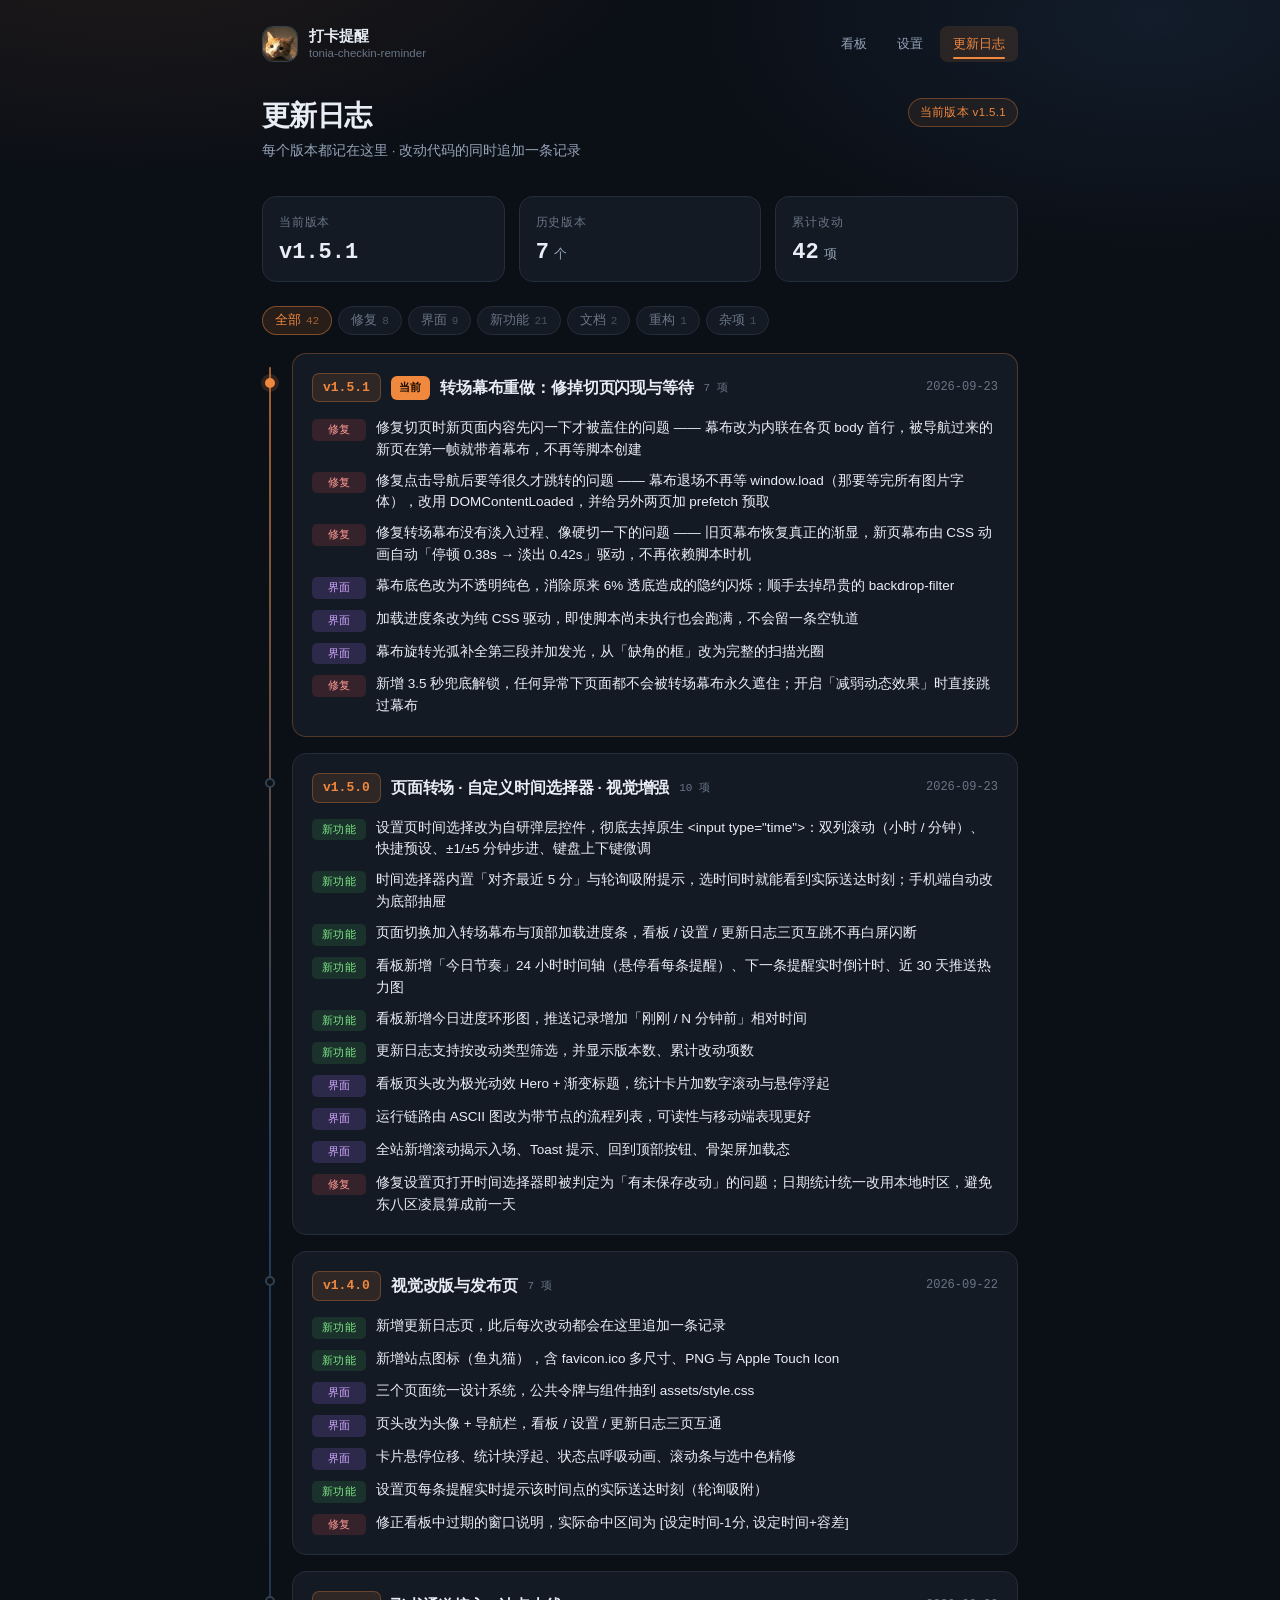
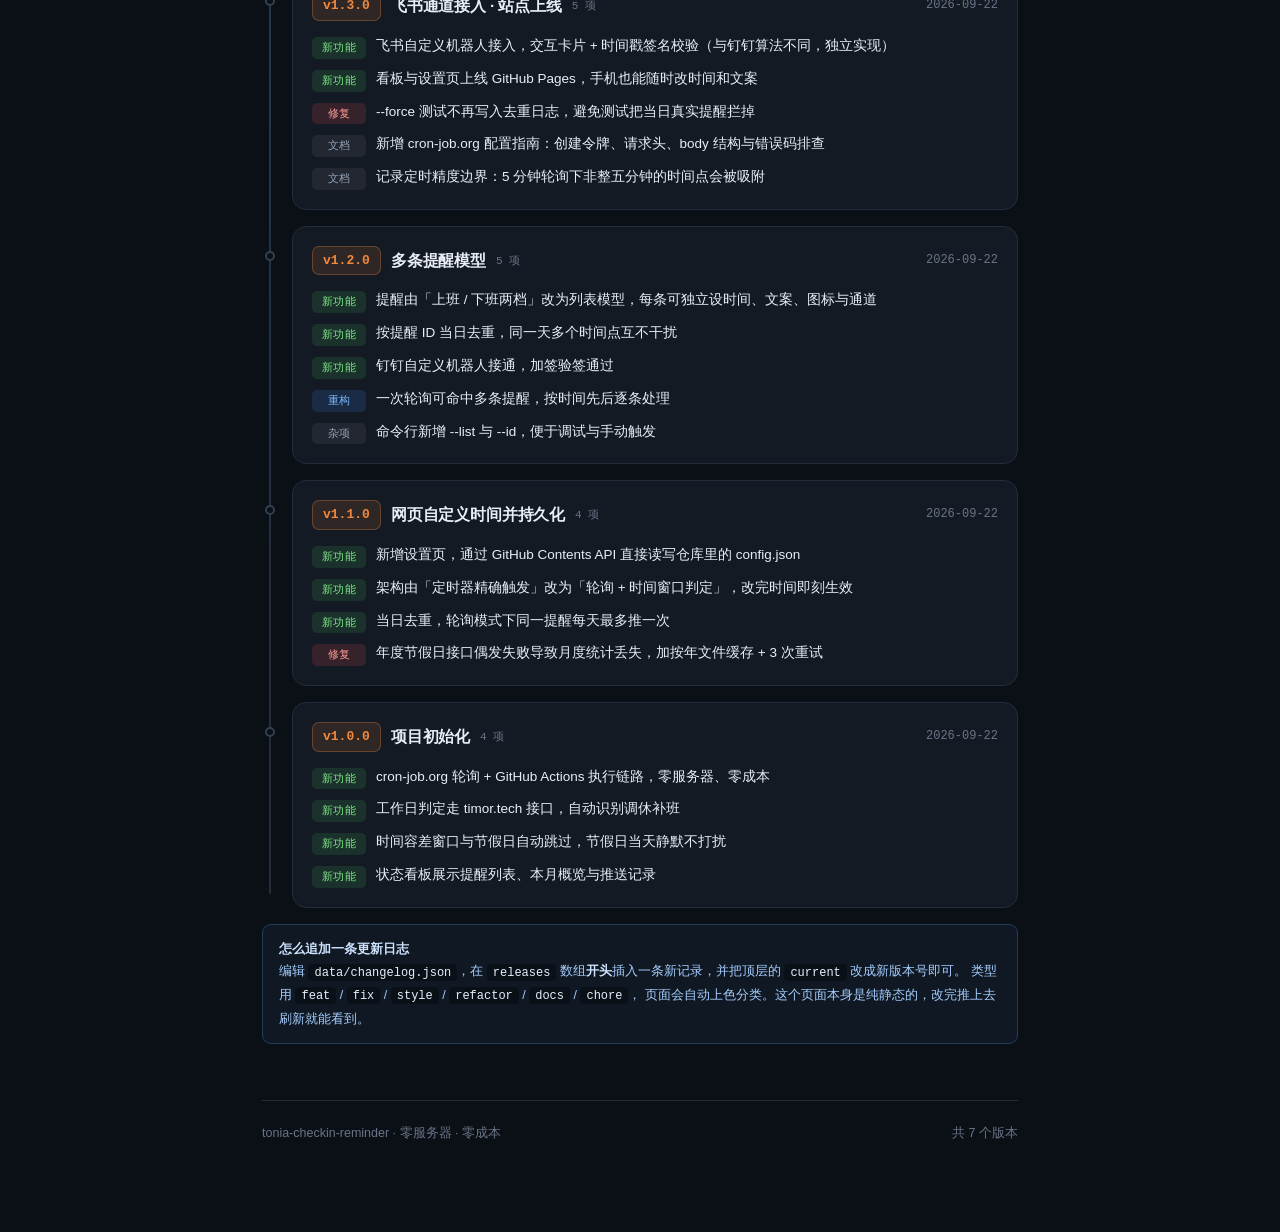
==== commit bceee35b: "fix: 转场幕布重做，修掉切页闪现与等待 - 幕布改为内联在各页 body 首行，被导航过来的新页首帧即带幕布，不再等脚本创建（消除内容闪现） - 幕布退场时机从 window.load 提前到 D" ====
--- a/changelog.html
+++ b/changelog.html
@@ -8,6 +8,20 @@
 <link rel="icon" href="assets/icons/favicon.ico" sizes="any">
 <link rel="icon" type="image/png" href="assets/icons/favicon-32.png" sizes="32x32">
 <link rel="apple-touch-icon" href="assets/icons/apple-touch-icon.png">
+<script>
+/* 首帧幕布：进页先确认"是不是被导航过来的"，是就立刻挂 html.naving，
+   让新页在【第一帧】就带着不透明幕布 —— 这是消除"内容闪现"的关键。 */
+(function(){
+  var on = false;
+  try { on = sessionStorage.getItem("tcr:naving") === "1"; } catch (e) {}
+  try { if (matchMedia("(prefers-reduced-motion: reduce)").matches) on = false; } catch (e) {}
+  if (on) document.documentElement.className += " naving";
+  /* 兜底：万一 app.js 挂了，3.5s 后无条件解锁，绝不让页面被永久遮住 */
+  setTimeout(function(){ document.documentElement.classList.remove("naving"); }, 3500);
+})();
+</script>
+<link rel="prefetch" href="index.html">
+<link rel="prefetch" href="settings.html">
 <script>document.documentElement.classList.add("fx-ready");window.__fxT=setTimeout(function(){document.documentElement.classList.remove("fx-ready")},1800);</script>
 <link rel="stylesheet" href="assets/style.css">
 <script src="assets/app.js" defer></script>
@@ -90,6 +104,14 @@
 </style>
 </head>
 <body>
+<!-- 转场幕布：内联在此，被导航过来时【首帧】即盖住内容，样式见 style.css -->
+<div id="px-veil" class="px-veil" aria-hidden="true">
+  <div class="px-veil-box">
+    <div class="px-logo"><img src="assets/icons/avatar-128.png" alt="" width="56" height="56" decoding="async"><span class="px-ring"></span></div>
+    <div class="px-veil-txt"><span id="px-veil-label">正在打开更新日志</span><span class="px-dots"><i></i><i></i><i></i></span></div>
+    <div class="px-track"><i></i></div>
+  </div>
+</div>
 <div class="wrap narrow">
 
   <nav class="nav">
--- a/assets/style.css
+++ b/assets/style.css
@@ -272,32 +272,64 @@
 }
 .px-bar.done i{width:100%!important;transition:width .16s ease-out}
 
-/* ── 页面切换转场幕布 ─────────────────────────────────── */
+/* ── 页面切换转场幕布 ───────────────────────────────────
+   幕布 DOM 内联在各页 <body> 首行（不是 JS 建的）—— 被导航过来的新页
+   在【首帧】就带着幕布，不会先露出内容再被盖住（那是"闪现"的根因）。
+   显示由 <html class="naving"> 驱动，该 class 由各页 head 的内联脚本同步写入：
+
+     html.naving   → 首帧不透明 → 停顿 .38s → 自动淡出 .42s（纯 CSS，不等 JS）
+     .show / .on   → 旧页跳转前的被动开合（app.js 控制）
+
+   背景用【不透明】纯色：新旧两页幕布下都是同一块色，跳转瞬间零差异。 */
 
 .px-veil{
   position:fixed;inset:0;z-index:200;
-  display:flex;align-items:center;justify-content:center;
+  display:none;align-items:center;justify-content:center;
   background:
     radial-gradient(620px 340px at 50% 42%, rgba(240,136,62,.11), transparent 68%),
-    rgba(9,12,18,.94);
-  -webkit-backdrop-filter:blur(14px);backdrop-filter:blur(14px);
-  opacity:0;pointer-events:none;
-  transition:opacity .34s ease;
-}
-.px-veil.on{opacity:1;pointer-events:auto}
+    #090c12;
+  opacity:0;
+  transition:opacity .16s ease;
+}
+
+/* 新页：首帧即铺满 → 停顿让首帧渲染出来 → 自动淡出 */
+html.naving{overflow:hidden}
+html.naving .px-veil{
+  display:flex;opacity:1;
+  animation:veilOut .42s ease .38s forwards;
+}
+@keyframes veilOut{to{opacity:0}}
+
+/* 进度条同样走纯 CSS：就算 app.js 还没跑到，幕布上也有"正在加载"的动感，
+   不会出现一条空轨道晾在那儿。0.72s 略快于幕布的 0.8s，退场前刚好跑满。 */
+html.naving .px-track i{animation:trackFill .72s cubic-bezier(.15,.6,.3,1) forwards}
+@keyframes trackFill{from{width:0}to{width:100%}}
+
+/* 旧页：跳转前淡入。不带 naving 所以不会被自动淡出打断 */
+.px-veil.show{display:flex}
+.px-veil.show.on{opacity:1}
+
+@media (prefers-reduced-motion: reduce){
+  html.naving{overflow:auto}
+  html.naving .px-veil{display:none}
+}
 .px-veil-box{display:flex;flex-direction:column;align-items:center;gap:14px;width:220px}
 
 .px-logo{position:relative;width:56px;height:56px}
 .px-logo img{
   width:56px;height:56px;border-radius:17px;display:block;object-fit:cover;
   border:1px solid var(--line2);
+  background:#151a23;          /* 占位底色：图片没到之前是深色圆角块，不会突兀跳变 */
   animation:veilBob 1.6s ease-in-out infinite;
 }
 @keyframes veilBob{0%,100%{transform:translateY(0) scale(1)}50%{transform:translateY(-4px) scale(1.03)}}
 .px-ring{
   position:absolute;inset:-7px;border-radius:23px;
   border:1.5px solid transparent;
-  border-top-color:var(--accent);border-right-color:rgba(240,136,62,.35);
+  border-top-color:var(--accent);
+  border-right-color:rgba(240,136,62,.60);
+  border-bottom-color:rgba(240,136,62,.16);
+  filter:drop-shadow(0 0 5px rgba(240,136,62,.32));
   animation:spin .95s linear infinite;
 }
 .px-veil-txt{
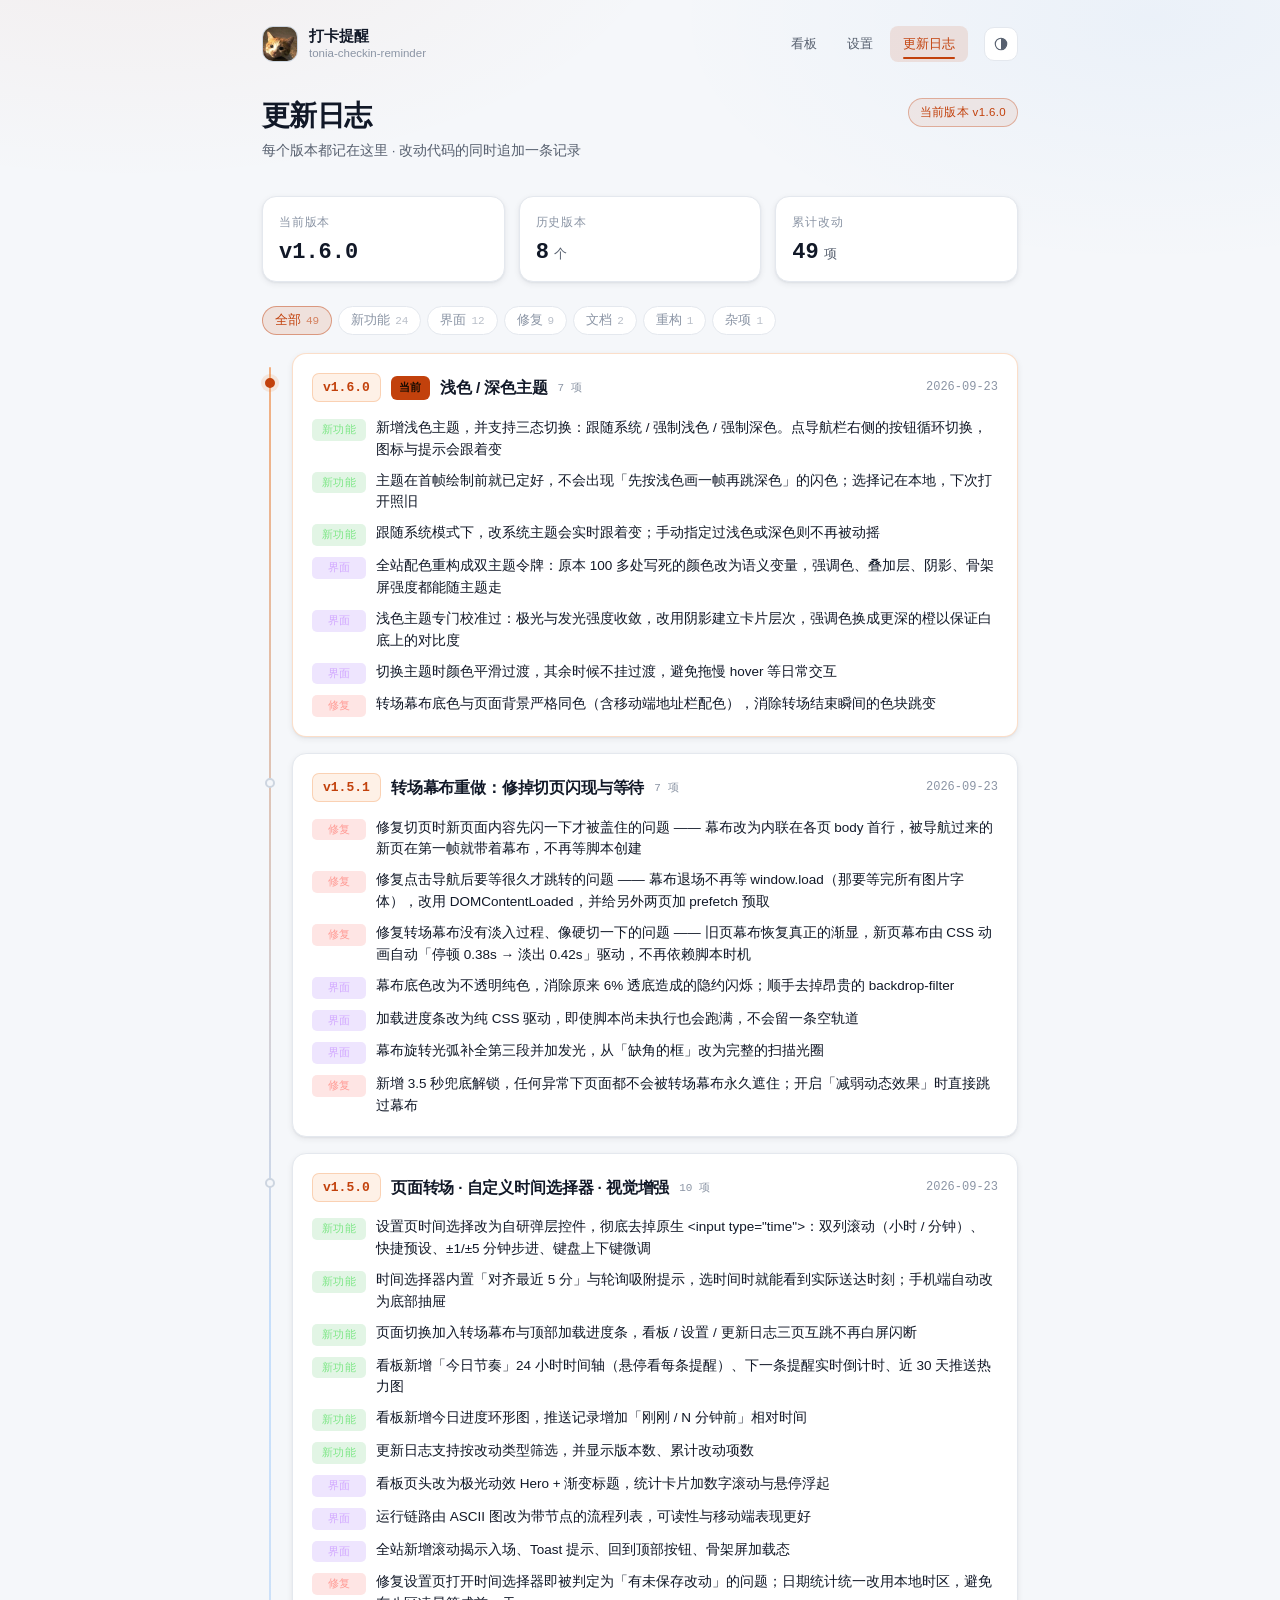
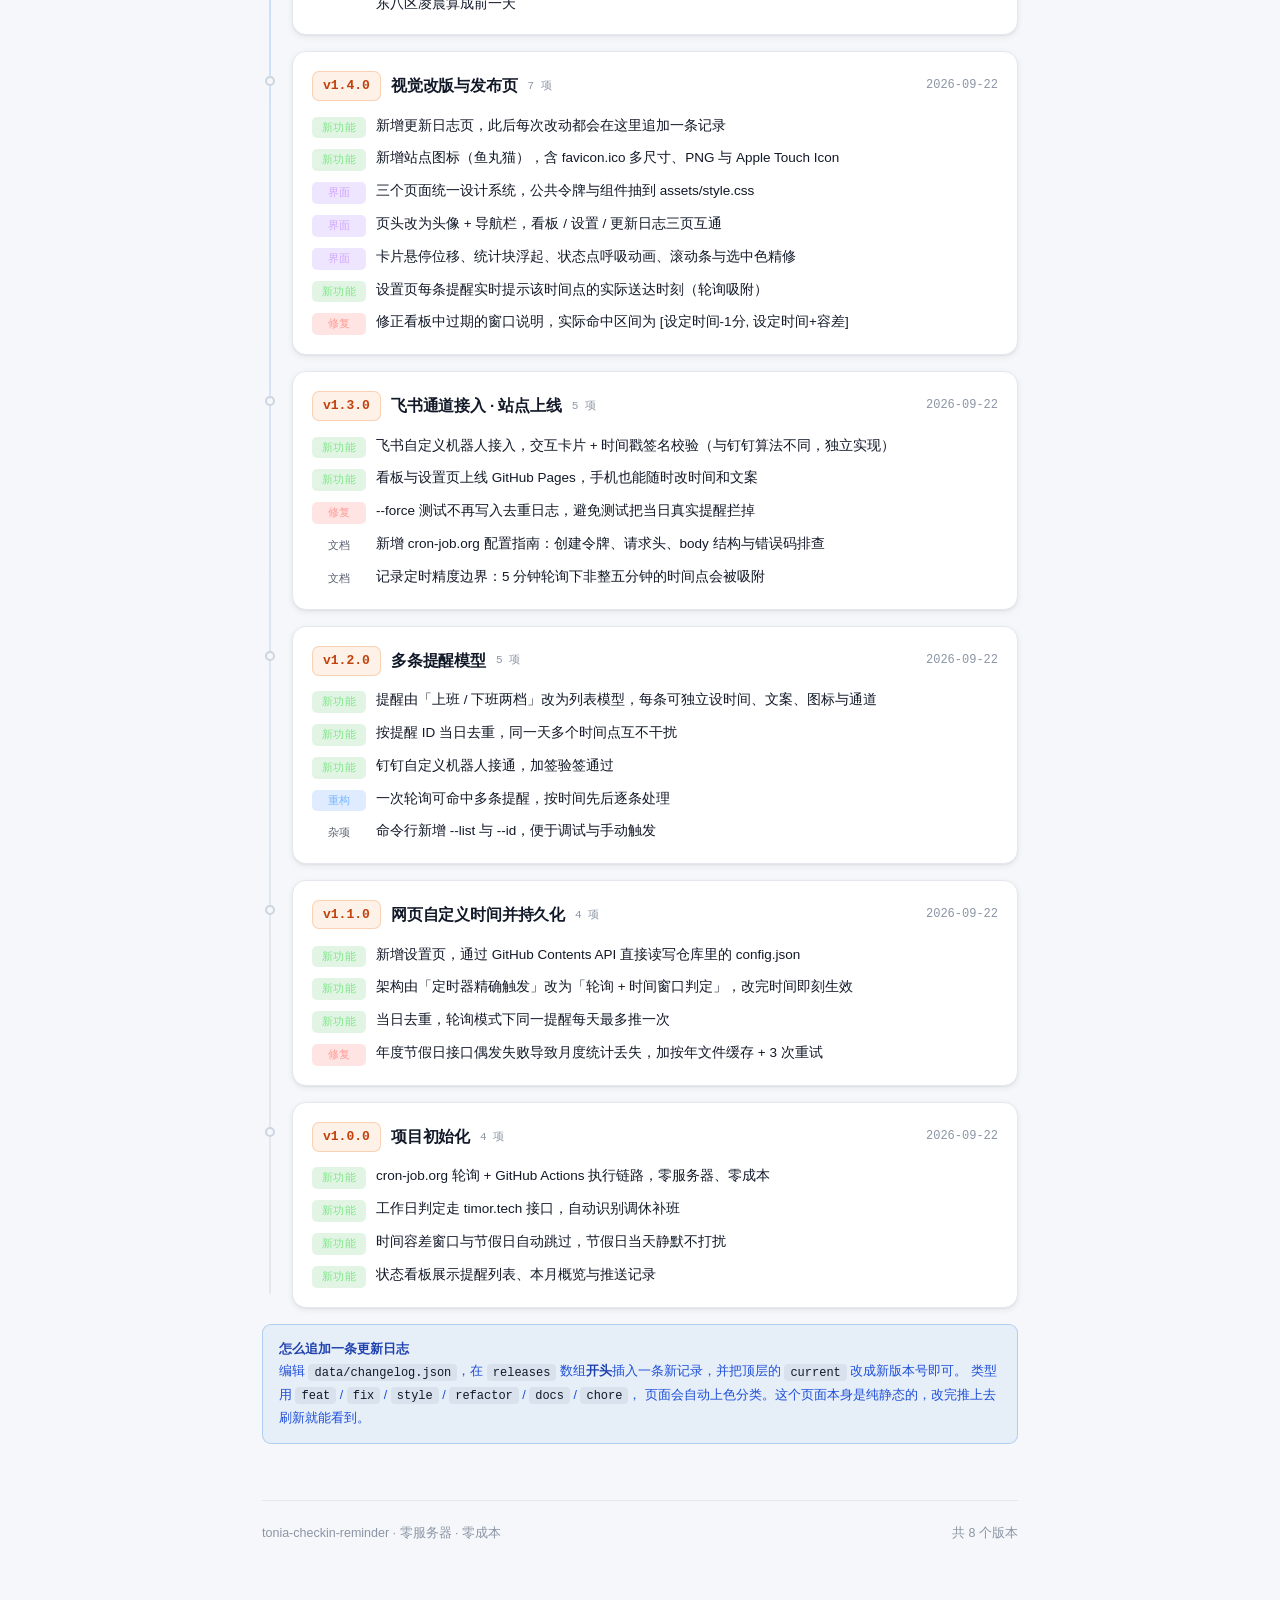
==== commit b7861669: "feat: 浅色/深色双主题与主题令牌体系 - 新增浅色主题，导航栏右侧按钮三态循环：跟随系统 / 浅色 / 深色 - 主题在首帧绘制前定好，不闪色；选记在本地，下次打开照旧 - 跟随系统模式下实时响" ====
--- a/changelog.html
+++ b/changelog.html
@@ -5,6 +5,26 @@
 <meta name="viewport" content="width=device-width, initial-scale=1.0">
 <title>更新日志 · 打卡提醒</title>
 <meta name="theme-color" content="#0b0f16">
+<script>
+/* 主题：必须在首帧前定好 data-theme —— 这段放在样式表与 body 之前，
+   才能避免「先按浅色画一帧、再跳到深色」的闪色。
+     data-theme      = 实际生效值（light | dark），CSS 只认它
+     data-theme-mode = 用户选择（auto | light | dark），驱动切换按钮的图标 */
+(function(){
+  var mode = "auto", dark = false;
+  try {
+    var v = localStorage.getItem("tcr:theme");
+    if (v === "light" || v === "dark" || v === "auto") mode = v;
+  } catch (e) {}
+  try { dark = matchMedia("(prefers-color-scheme: dark)").matches; } catch (e) {}
+  var t = mode === "auto" ? (dark ? "dark" : "light") : mode;
+  var r = document.documentElement;
+  r.setAttribute("data-theme", t);
+  r.setAttribute("data-theme-mode", mode);
+  var m = document.querySelector('meta[name="theme-color"]');
+  if (m) m.setAttribute("content", t === "dark" ? "#0b0f16" : "#f5f7fa");
+})();
+</script>
 <link rel="icon" href="assets/icons/favicon.ico" sizes="any">
 <link rel="icon" type="image/png" href="assets/icons/favicon-32.png" sizes="32x32">
 <link rel="apple-touch-icon" href="assets/icons/apple-touch-icon.png">
@@ -127,6 +147,11 @@
       <a href="settings.html">设置</a>
       <a href="changelog.html" class="active">更新日志</a>
     </div>
+    <button type="button" class="theme-btn" id="theme-btn" title="主题：跟随系统" aria-label="切换主题">
+      <svg class="tb tb-auto" viewBox="0 0 24 24" aria-hidden="true"><circle cx="12" cy="12" r="8.6"/><path class="tb-fill" d="M12 3.4a8.6 8.6 0 0 1 0 17.2Z"/></svg>
+      <svg class="tb tb-light" viewBox="0 0 24 24" aria-hidden="true"><circle cx="12" cy="12" r="4.2"/><path d="M12 3.6v2.2M12 18.2v2.2M3.6 12h2.2M18.2 12h2.2M7.6 7.6 6.1 6.1M16.4 7.6 17.9 6.1M7.6 16.4 6.1 17.9M16.4 16.4 17.9 17.9"/></svg>
+      <svg class="tb tb-dark" viewBox="0 0 24 24" aria-hidden="true"><path d="M20.7 14.6A8.7 8.7 0 1 1 9.4 3.3a7 7 0 0 0 11.3 11.3Z"/></svg>
+    </button>
   </nav>
 
   <div class="page-head fx-in">
--- a/assets/style.css
+++ b/assets/style.css
@@ -4,30 +4,184 @@
    v1.5 起新增：页面转场特效层、时间轴、热力图、自定义时间选择器
    ═══════════════════════════════════════════════════════════ */
 
+/* ═══════════════════════════════════════════════════════════
+   主题令牌
+   ────────────────────────────────────────────────────────────
+   两套主题，唯一的切换开关是 <html data-theme="light|dark">，
+   由各页 head 的内联脚本在【首帧绘制之前】写好，因此不会闪色。
+
+   ▸ 为什么用 --xxx-rgb 分量变量
+     全站有 100+ 处 rgba(…,.08) 这类叠加层。如果每处都写两遍颜色，
+     迟早会出现改了暗色忘了浅色。抽成分量后，只要覆盖 --accent-rgb
+     一类的值，rgba(var(--accent-rgb),.16) 会自动跟着变。
+
+   ▸ 两套主题的分工
+     暗色：靠「边框 + 发光」建立层次，阴影很淡；
+     浅色：靠「阴影 + 底色差」建立层次，发光必须大幅收敛，否则发脏。
+   ═══════════════════════════════════════════════════════════ */
+
 :root{
+  color-scheme: light;
+
+  /* ── 表面 ───────────────────────────────────────────── */
+  --bg:#f5f7fa;
+  --bg2:#ffffff;
+  --bg3:#eef1f6;
+  --line:#e4e8ee;
+  --line2:#cdd5e0;
+  --line-rgb:205,213,224;
+  --panel:rgba(255,255,255,.92);
+  --panel-strong:rgba(255,255,255,.98);
+  --veil-bg:#f5f7fa;
+  --logo-ph:#eef1f5;
+  --mask:rgba(15,23,42,.30);
+  --code-bg:rgba(15,23,42,.055);
+
+  /* ── 文字 ───────────────────────────────────────────── */
+  --txt:#111827;
+  --dim:#57606f;
+  --dim2:#8b95a5;
+
+  /* ── 语义色（均按白底 ≥4.5:1 校准） ─────────────────── */
+  --accent:#c2410c;
+  --accent-rgb:194,65,12;
+  --accent-hover:#ea580c;
+  --blue:#0969da;
+  --blue-rgb:9,105,218;
+  --dt:#2563eb;
+  --dt-rgb:37,99,235;
+  --fs:#c2410c;
+  --fs-rgb:194,65,12;
+  --ok:#1a7f37;
+  --ok-rgb:26,127,55;
+  --warn:#9a6700;
+  --warn-rgb:154,103,0;
+  --err:#cf222e;
+  --err-rgb:207,34,46;
+
+  /* 语义色的「浅底深字」版（标签用，保证对比度） */
+  --blue-ink:#1d4ed8;
+  --accent-ink:#b45309;
+
+  /* ── 叠加基色 ───────────────────────────────────────
+     暗色主题是「在白上叠白」提亮，浅色主题是「在黑上叠黑」压暗，
+     同一个 wash 变量在两个主题下方向相反。 */
+  --wash-rgb:15,23,42;
+
+  /* ── 层级与阴影 ─────────────────────────────────────── */
+  --sh-card:0 1px 2px rgba(16,24,40,.05),0 2px 6px rgba(16,24,40,.07);
+  --sh-hover:0 10px 26px rgba(16,24,40,.10);
+  --sh-pop:0 18px 46px rgba(16,24,40,.16);
+  --sh-inset:none;
+
+  /* ── 装饰强度：浅色下发光必须收敛 ───────────────────── */
+  --aurora-a1:.055;
+  --aurora-a2:.045;
+  --hero-glow:.30;
+  --glow-a:.16;
+
+  --grad:linear-gradient(100deg,#e07a2c,var(--accent) 46%,#3b82f6);
+
+  /* 强调色背景上的文字 */
+  --on-accent:#ffffff;
+  --on-accent-dim:rgba(255,255,255,.55);
+  --scroll-hover:#aab3c0;
+
+  /* 玻璃面板 / 提示气泡 / 弹层渐变 */
+  --glass:rgba(255,255,255,.72);
+  --tip-bg:#ffffff;
+  --pop-grad:linear-gradient(180deg,#ffffff,#fbfcfd);
+
+  /* 深色底上的浅色强调文字（浅色主题要反过来变深） */
+  --warn-ink:#7c4a03;
+  --blue-strong:#1e40af;
+  --sk-a1:.05;
+  --sk-a2:.10;
+
+  --r:14px;
+  --r-sm:9px;
+  --mono:ui-monospace,SFMono-Regular,"SF Mono",Consolas,"Liberation Mono",monospace;
+}
+
+:root[data-theme="dark"]{
+  color-scheme: dark;
+
   --bg:#0b0f16;
   --bg2:#141a24;
   --bg3:#1b2330;
   --line:#242d3b;
   --line2:#33404f;
+  --line-rgb:36,45,59;
+  --panel:rgba(20,26,36,.92);
+  --panel-strong:rgba(19,25,34,.97);
+  --veil-bg:#090c12;
+  --logo-ph:#151a23;
+  --mask:rgba(4,7,12,.58);
+  --code-bg:rgba(0,0,0,.32);
 
   --txt:#e9eef6;
   --dim:#94a3b8;
   --dim2:#697586;
 
-  --accent:#f0883e;                        /* 鱼丸橘 */
+  --accent:#f0883e;
+  --accent-rgb:240,136,62;
+  --accent-hover:#f5a05f;
   --blue:#58a6ff;
-  --dt:#3b82f6;                            /* 钉钉 */
-  --fs:#f0883e;                            /* 飞书 */
+  --blue-rgb:88,166,255;
+  --dt:#3b82f6;
+  --dt-rgb:59,130,246;
+  --fs:#f0883e;
+  --fs-rgb:240,136,62;
   --ok:#3fb950;
+  --ok-rgb:63,185,80;
   --warn:#d29922;
+  --warn-rgb:210,153,34;
   --err:#f85149;
+  --err-rgb:248,81,73;
+
+  --blue-ink:#79b8ff;
+  --accent-ink:#f0b27a;
+
+  --wash-rgb:255,255,255;
+
+  --sh-card:0 1px 0 rgba(var(--wash-rgb),.03);
+  --sh-hover:0 14px 34px rgba(0,0,0,.32);
+  --sh-pop:0 24px 66px rgba(0,0,0,.66);
+  --sh-inset:inset 0 1px 0 rgba(255,255,255,.045);
+
+  --aurora-a1:.10;
+  --aurora-a2:.085;
+  --hero-glow:.55;
+  --glow-a:.34;
 
   --grad:linear-gradient(100deg,#ffb375,var(--accent) 44%,#7cc0ff);
 
-  --r:14px;
-  --r-sm:9px;
-  --mono:ui-monospace,SFMono-Regular,"SF Mono",Consolas,"Liberation Mono",monospace;
+  --on-accent:#180c02;
+  --on-accent-dim:rgba(24,12,2,.55);
+  --scroll-hover:#4a5a70;
+
+  --glass:rgba(8,11,17,.6);
+  --tip-bg:#0d131c;
+  --pop-grad:linear-gradient(180deg,#18202c,#131a24);
+
+  --warn-ink:#f0c674;
+  --blue-strong:#cfe4ff;
+  --sk-a1:.035;
+  --sk-a2:.085;
+}
+
+/* ── 主题切换瞬间的过渡 ───────────────────────────────────
+   只在切换的那 260ms 里挂 .theme-anim（由 JS 加/摘），
+   平时不挂 —— 否则每次 hover 都要跑一堆颜色过渡，白费性能。
+   注：background-image（渐变）无法插值，会直接跳变；
+   极光很淡，视觉上察觉不到。 */
+html.theme-anim,
+html.theme-anim *,
+html.theme-anim *::before,
+html.theme-anim *::after{
+  transition:background-color .26s ease,border-color .26s ease,
+             color .26s ease,fill .26s ease,stroke .26s ease,
+             box-shadow .26s ease !important;
 }
 
 *,*::before,*::after{box-sizing:border-box;margin:0;padding:0}
@@ -42,21 +196,21 @@
   line-height:1.65;
   min-height:100vh;
   background-image:
-    radial-gradient(900px 440px at 10% -10%, rgba(240,136,62,.10), transparent 62%),
-    radial-gradient(780px 400px at 90% 2%, rgba(88,166,255,.085), transparent 62%);
+    radial-gradient(900px 440px at 10% -10%, rgba(var(--accent-rgb),var(--aurora-a1)), transparent 62%),
+    radial-gradient(780px 400px at 90% 2%, rgba(var(--blue-rgb),var(--aurora-a2)), transparent 62%);
   background-attachment:fixed;
   -webkit-font-smoothing:antialiased;
   -moz-osx-font-smoothing:grayscale;
 }
 
-::selection{background:rgba(240,136,62,.3)}
+::selection{background:rgba(var(--accent-rgb),.3)}
 :focus-visible{outline:2px solid var(--blue);outline-offset:2px;border-radius:4px}
 
 *{scrollbar-width:thin;scrollbar-color:var(--line2) transparent}
 *::-webkit-scrollbar{width:10px;height:10px}
 *::-webkit-scrollbar-track{background:transparent}
 *::-webkit-scrollbar-thumb{background:var(--line2);border-radius:99px;border:3px solid transparent;background-clip:content-box}
-*::-webkit-scrollbar-thumb:hover{background:#4a5a70;background-clip:content-box}
+*::-webkit-scrollbar-thumb:hover{background:var(--scroll-hover);background-clip:content-box}
 
 .wrap{max-width:1000px;margin:0 auto;padding:26px 22px 88px}
 .wrap.narrow{max-width:800px}
@@ -85,10 +239,34 @@
   background:var(--accent);transform:scaleX(0);transform-origin:left;
   transition:transform .26s cubic-bezier(.22,.61,.36,1);
 }
-.nav-links a:hover{color:var(--txt);background:rgba(255,255,255,.05)}
+.nav-links a:hover{color:var(--txt);background:rgba(var(--wash-rgb),.05)}
 .nav-links a:hover::after{transform:scaleX(.5)}
-.nav-links a.active{color:var(--accent);background:rgba(240,136,62,.12)}
+.nav-links a.active{color:var(--accent);background:rgba(var(--accent-rgb),.12)}
 .nav-links a.active::after{transform:scaleX(1)}
+
+/* ── 主题切换按钮 ─────────────────────────────────────────
+   图标由 <html data-theme-mode> 驱动而不是按钮自身的属性 ——
+   这样 head 内联脚本一次写好，按钮首帧就是正确图标，不会先显示
+   「跟随系统」再跳成「深色」。 */
+.theme-btn{
+  position:relative;width:34px;height:34px;flex:none;padding:0;
+  border:1px solid var(--line);border-radius:10px;
+  background:var(--bg2);color:var(--dim);cursor:pointer;
+  transition:color .18s,border-color .18s,background .18s,transform .12s;
+}
+.theme-btn:hover{color:var(--accent);border-color:var(--accent);background:rgba(var(--accent-rgb),.07)}
+.theme-btn:active{transform:scale(.93)}
+.theme-btn .tb{
+  position:absolute;inset:0;margin:auto;width:16px;height:16px;
+  fill:none;stroke:currentColor;stroke-width:1.7;
+  stroke-linecap:round;stroke-linejoin:round;
+  opacity:0;transform:scale(.55) rotate(-50deg);
+  transition:opacity .2s ease,transform .3s cubic-bezier(.22,.61,.36,1);
+}
+.theme-btn .tb-fill{fill:currentColor;stroke:none}
+html[data-theme-mode="auto"]  .theme-btn .tb-auto,
+html[data-theme-mode="light"] .theme-btn .tb-light,
+html[data-theme-mode="dark"]  .theme-btn .tb-dark{opacity:1;transform:none}
 
 /* ── 页头 ─────────────────────────────────────────────── */
 
@@ -108,17 +286,17 @@
 .badge{
   display:inline-flex;align-items:center;gap:7px;
   font-size:11.5px;letter-spacing:.03em;color:var(--dim);
-  border:1px solid var(--line);background:rgba(255,255,255,.02);
+  border:1px solid var(--line);background:rgba(var(--wash-rgb),.02);
   padding:4px 11px;border-radius:999px;
 }
-.badge.live{color:var(--ok);border-color:rgba(63,185,80,.35);background:rgba(63,185,80,.08)}
-.badge.accent{color:var(--accent);border-color:rgba(240,136,62,.35);background:rgba(240,136,62,.08)}
+.badge.live{color:var(--ok);border-color:rgba(var(--ok-rgb),.35);background:rgba(var(--ok-rgb),.08)}
+.badge.accent{color:var(--accent);border-color:rgba(var(--accent-rgb),.35);background:rgba(var(--accent-rgb),.08)}
 .dot{width:6px;height:6px;border-radius:50%;background:currentColor;flex:none}
-.badge.live .dot{box-shadow:0 0 0 0 rgba(63,185,80,.6);animation:pulse 2.4s ease-out infinite}
+.badge.live .dot{box-shadow:0 0 0 0 rgba(var(--ok-rgb),.6);animation:pulse 2.4s ease-out infinite}
 @keyframes pulse{
-  0%{box-shadow:0 0 0 0 rgba(63,185,80,.55)}
-  70%{box-shadow:0 0 0 7px rgba(63,185,80,0)}
-  100%{box-shadow:0 0 0 0 rgba(63,185,80,0)}
+  0%{box-shadow:0 0 0 0 rgba(var(--ok-rgb),.55)}
+  70%{box-shadow:0 0 0 7px rgba(var(--ok-rgb),0)}
+  100%{box-shadow:0 0 0 0 rgba(var(--ok-rgb),0)}
 }
 
 /* ── 卡片 ─────────────────────────────────────────────── */
@@ -126,17 +304,18 @@
 .card{
   position:relative;
   background:var(--bg2);border:1px solid var(--line);border-radius:var(--r);
+  box-shadow:var(--sh-card);
   padding:19px;margin-bottom:14px;
   transition:border-color .18s,box-shadow .3s,transform .3s;
 }
 .card:hover{border-color:var(--line2)}
-.card.glow:hover{box-shadow:0 14px 40px rgba(0,0,0,.34),0 0 0 1px rgba(240,136,62,.08)}
+.card.glow:hover{box-shadow:var(--sh-hover),0 0 0 1px rgba(var(--accent-rgb),.08)}
 .card-head{display:flex;justify-content:space-between;align-items:center;gap:12px;margin-bottom:15px}
 .card-title{font-size:14.5px;font-weight:600;display:flex;align-items:center;gap:8px}
 .card-title .hint{margin:0}
 .card-title .ct-ico{
   width:24px;height:24px;border-radius:7px;flex:none;display:grid;place-items:center;
-  background:rgba(240,136,62,.1);border:1px solid rgba(240,136,62,.26);
+  background:rgba(var(--accent-rgb),.1);border:1px solid rgba(var(--accent-rgb),.26);
   font-size:12px;line-height:1;
 }
 
@@ -151,12 +330,12 @@
 /* ── 标签 / 徽标 ──────────────────────────────────────── */
 
 .tag{display:inline-block;font-size:11.5px;padding:2px 8px;border-radius:6px;font-weight:500;white-space:nowrap}
-.tag.dt{color:#79b8ff;background:rgba(59,130,246,.16)}
-.tag.fs{color:#f0b27a;background:rgba(240,136,62,.16)}
+.tag.dt{color:var(--blue-ink);background:rgba(var(--dt-rgb),.16)}
+.tag.fs{color:var(--accent-ink);background:rgba(var(--accent-rgb),.16)}
 
 .pill{font-size:11px;padding:3px 9px;border-radius:999px;font-weight:500;
   border:1px solid var(--line);color:var(--dim2);flex:none;white-space:nowrap}
-.pill.on{color:var(--ok);border-color:rgba(63,185,80,.38);background:rgba(63,185,80,.1)}
+.pill.on{color:var(--ok);border-color:rgba(var(--ok-rgb),.38);background:rgba(var(--ok-rgb),.1)}
 .pill.off{color:var(--dim2);opacity:.7}
 
 /* ── 按钮 ─────────────────────────────────────────────── */
@@ -168,14 +347,14 @@
   cursor:pointer;transition:border-color .18s,color .18s,background .18s,transform .12s,box-shadow .2s;
   white-space:nowrap;text-decoration:none;
 }
-.btn:hover:not(:disabled){border-color:var(--blue);color:var(--blue);box-shadow:0 0 0 3px rgba(88,166,255,.09)}
+.btn:hover:not(:disabled){border-color:var(--blue);color:var(--blue);box-shadow:0 0 0 3px rgba(var(--blue-rgb),.09)}
 .btn:active:not(:disabled){transform:translateY(1px)}
 .btn:disabled{opacity:.4;cursor:not-allowed}
-.btn.primary{background:var(--accent);border-color:var(--accent);color:#180c02;font-weight:600}
-.btn.primary:hover:not(:disabled){background:#f5a05f;border-color:#f5a05f;color:#180c02;box-shadow:0 8px 22px rgba(240,136,62,.28)}
+.btn.primary{background:var(--accent);border-color:var(--accent);color:var(--on-accent);font-weight:600}
+.btn.primary:hover:not(:disabled){background:var(--accent-hover);border-color:var(--accent-hover);color:var(--on-accent);box-shadow:0 8px 22px rgba(var(--accent-rgb),.28)}
 .btn.sm{padding:5px 12px;font-size:12.5px}
 .btn.block{width:100%;border-style:dashed;color:var(--dim)}
-.btn.block:hover:not(:disabled){color:var(--accent);border-color:var(--accent);box-shadow:0 0 0 3px rgba(240,136,62,.09)}
+.btn.block:hover:not(:disabled){color:var(--accent);border-color:var(--accent);box-shadow:0 0 0 3px rgba(var(--accent-rgb),.09)}
 
 /* ── 表格 ─────────────────────────────────────────────── */
 
@@ -185,9 +364,9 @@
   letter-spacing:.08em;text-transform:uppercase;
   padding:0 14px 10px;border-bottom:1px solid var(--line);
 }
-tbody td{padding:11px 14px;border-bottom:1px solid rgba(36,45,59,.55)}
+tbody td{padding:11px 14px;border-bottom:1px solid rgba(var(--line-rgb),.55)}
 tbody tr{transition:background .15s}
-tbody tr:hover{background:rgba(88,166,255,.05)}
+tbody tr:hover{background:rgba(var(--blue-rgb),.05)}
 tbody tr:last-child td{border-bottom:none}
 .mono{font-family:var(--mono);font-variant-numeric:tabular-nums;color:var(--dim);font-size:12.5px}
 .ch{color:var(--dim);font-size:12.5px}
@@ -200,13 +379,13 @@
   border:1px solid var(--line);color:var(--dim);display:none;line-height:1.6;
 }
 .status.show{display:block}
-.status.ok{color:var(--ok);border-color:rgba(63,185,80,.38);background:rgba(63,185,80,.08)}
-.status.err{color:var(--err);border-color:rgba(248,81,73,.38);background:rgba(248,81,73,.08)}
-.status.warn{color:var(--warn);border-color:rgba(210,153,34,.38);background:rgba(210,153,34,.08)}
-.status.info{color:var(--blue);border-color:rgba(88,166,255,.38);background:rgba(88,166,255,.08)}
-.status.loading{color:var(--blue);border-color:rgba(88,166,255,.38);background:rgba(88,166,255,.08)}
+.status.ok{color:var(--ok);border-color:rgba(var(--ok-rgb),.38);background:rgba(var(--ok-rgb),.08)}
+.status.err{color:var(--err);border-color:rgba(var(--err-rgb),.38);background:rgba(var(--err-rgb),.08)}
+.status.warn{color:var(--warn);border-color:rgba(var(--warn-rgb),.38);background:rgba(var(--warn-rgb),.08)}
+.status.info{color:var(--blue);border-color:rgba(var(--blue-rgb),.38);background:rgba(var(--blue-rgb),.08)}
+.status.loading{color:var(--blue);border-color:rgba(var(--blue-rgb),.38);background:rgba(var(--blue-rgb),.08)}
 .status.loading::after{content:'';display:inline-block;width:11px;height:11px;margin-left:8px;
-  vertical-align:-1px;border:1.5px solid rgba(88,166,255,.35);border-top-color:var(--blue);
+  vertical-align:-1px;border:1.5px solid rgba(var(--blue-rgb),.35);border-top-color:var(--blue);
   border-radius:50%;animation:spin .7s linear infinite}
 @keyframes spin{to{transform:rotate(360deg)}}
 
@@ -267,7 +446,7 @@
 .px-bar i{
   display:block;height:100%;width:0;border-radius:0 2px 2px 0;
   background:linear-gradient(90deg,var(--blue),var(--accent));
-  box-shadow:0 0 12px rgba(240,136,62,.65);
+  box-shadow:0 0 12px rgba(var(--accent-rgb),.65);
   transition:width .3s cubic-bezier(.22,.61,.36,1);
 }
 .px-bar.done i{width:100%!important;transition:width .16s ease-out}
@@ -286,8 +465,8 @@
   position:fixed;inset:0;z-index:200;
   display:none;align-items:center;justify-content:center;
   background:
-    radial-gradient(620px 340px at 50% 42%, rgba(240,136,62,.11), transparent 68%),
-    #090c12;
+    radial-gradient(620px 340px at 50% 42%, rgba(var(--accent-rgb),.11), transparent 68%),
+    var(--veil-bg);
   opacity:0;
   transition:opacity .16s ease;
 }
@@ -319,7 +498,7 @@
 .px-logo img{
   width:56px;height:56px;border-radius:17px;display:block;object-fit:cover;
   border:1px solid var(--line2);
-  background:#151a23;          /* 占位底色：图片没到之前是深色圆角块，不会突兀跳变 */
+  background:var(--logo-ph);          /* 占位底色：图片没到之前是深色圆角块，不会突兀跳变 */
   animation:veilBob 1.6s ease-in-out infinite;
 }
 @keyframes veilBob{0%,100%{transform:translateY(0) scale(1)}50%{transform:translateY(-4px) scale(1.03)}}
@@ -327,9 +506,9 @@
   position:absolute;inset:-7px;border-radius:23px;
   border:1.5px solid transparent;
   border-top-color:var(--accent);
-  border-right-color:rgba(240,136,62,.60);
-  border-bottom-color:rgba(240,136,62,.16);
-  filter:drop-shadow(0 0 5px rgba(240,136,62,.32));
+  border-right-color:rgba(var(--accent-rgb),.60);
+  border-bottom-color:rgba(var(--accent-rgb),.16);
+  filter:drop-shadow(0 0 5px rgba(var(--accent-rgb),.32));
   animation:spin .95s linear infinite;
 }
 .px-veil-txt{
@@ -346,7 +525,7 @@
 @keyframes dotJump{0%,60%,100%{opacity:.25;transform:translateY(0)}30%{opacity:1;transform:translateY(-3px)}}
 .px-track{
   width:150px;height:3px;border-radius:99px;overflow:hidden;
-  background:rgba(255,255,255,.08);
+  background:rgba(var(--wash-rgb),.08);
 }
 .px-track i{
   display:block;height:100%;width:0;border-radius:99px;
@@ -365,19 +544,19 @@
 .px-toast{
   display:flex;align-items:center;gap:9px;
   padding:10px 15px;border-radius:12px;font-size:13px;line-height:1.5;
-  background:rgba(19,25,34,.97);border:1px solid var(--line2);color:var(--txt);
-  box-shadow:0 16px 44px rgba(0,0,0,.55);
+  background:var(--panel-strong);border:1px solid var(--line2);color:var(--txt);
+  box-shadow:var(--sh-pop);
   opacity:0;transform:translateY(14px) scale(.97);
   transition:opacity .3s ease,transform .34s cubic-bezier(.22,.61,.36,1);
 }
 .px-toast.on{opacity:1;transform:none}
 .px-toast-ico{width:7px;height:7px;border-radius:50%;background:var(--blue);flex:none}
-.px-toast.ok{border-color:rgba(63,185,80,.45)}
-.px-toast.ok .px-toast-ico{background:var(--ok);box-shadow:0 0 10px rgba(63,185,80,.75)}
-.px-toast.err{border-color:rgba(248,81,73,.45)}
-.px-toast.err .px-toast-ico{background:var(--err);box-shadow:0 0 10px rgba(248,81,73,.75)}
-.px-toast.warn{border-color:rgba(210,153,34,.45)}
-.px-toast.warn .px-toast-ico{background:var(--warn);box-shadow:0 0 10px rgba(210,153,34,.75)}
+.px-toast.ok{border-color:rgba(var(--ok-rgb),.45)}
+.px-toast.ok .px-toast-ico{background:var(--ok);box-shadow:0 0 10px rgba(var(--ok-rgb),.75)}
+.px-toast.err{border-color:rgba(var(--err-rgb),.45)}
+.px-toast.err .px-toast-ico{background:var(--err);box-shadow:0 0 10px rgba(var(--err-rgb),.75)}
+.px-toast.warn{border-color:rgba(var(--warn-rgb),.45)}
+.px-toast.warn .px-toast-ico{background:var(--warn);box-shadow:0 0 10px rgba(var(--warn-rgb),.75)}
 
 /* ── 回到顶部 ─────────────────────────────────────────── */
 
@@ -385,13 +564,13 @@
   position:fixed;right:20px;bottom:26px;z-index:60;
   width:38px;height:38px;border-radius:12px;font-size:15px;font-family:inherit;
   display:grid;place-items:center;
-  border:1px solid var(--line2);background:rgba(20,26,36,.92);color:var(--dim);
+  border:1px solid var(--line2);background:var(--panel);color:var(--dim);
   -webkit-backdrop-filter:blur(9px);backdrop-filter:blur(9px);
   cursor:pointer;opacity:0;transform:translateY(10px);pointer-events:none;
   transition:opacity .24s,transform .24s,color .18s,border-color .18s,box-shadow .2s;
 }
 .px-top.on{opacity:1;transform:none;pointer-events:auto}
-.px-top:hover{color:var(--accent);border-color:var(--accent);box-shadow:0 8px 22px rgba(240,136,62,.2)}
+.px-top:hover{color:var(--accent);border-color:var(--accent);box-shadow:0 8px 22px rgba(var(--accent-rgb),.2)}
 body.has-actionbar .px-top{bottom:92px}
 @media(max-width:640px){.px-top{right:14px;bottom:18px}body.has-actionbar .px-top{bottom:88px}}
 
@@ -400,17 +579,18 @@
 .hero{
   position:relative;overflow:hidden;
   border:1px solid var(--line);border-radius:20px;
+  box-shadow:var(--sh-card);
   padding:26px;margin-bottom:18px;
   display:flex;gap:26px;align-items:center;flex-wrap:wrap;
   background:
-    linear-gradient(142deg,rgba(240,136,62,.085),rgba(88,166,255,.065) 46%,transparent 78%),
+    linear-gradient(142deg,rgba(var(--accent-rgb),.085),rgba(var(--blue-rgb),.065) 46%,transparent 78%),
     var(--bg2);
 }
 .hero-aurora{
-  position:absolute;inset:-45%;pointer-events:none;opacity:.55;filter:blur(48px);
+  position:absolute;inset:-45%;pointer-events:none;opacity:var(--hero-glow);filter:blur(48px);
   background:
-    radial-gradient(36% 44% at 22% 30%,rgba(240,136,62,.55),transparent 62%),
-    radial-gradient(32% 42% at 78% 64%,rgba(88,166,255,.45),transparent 62%);
+    radial-gradient(36% 44% at 22% 30%,rgba(var(--accent-rgb),.55),transparent 62%),
+    radial-gradient(32% 42% at 78% 64%,rgba(var(--blue-rgb),.45),transparent 62%);
   animation:aurora 18s ease-in-out infinite alternate;
 }
 @keyframes aurora{
@@ -430,12 +610,13 @@
 /* 下一条提醒卡片 */
 .next{
   flex:none;width:222px;
-  background:rgba(8,11,17,.6);border:1px solid var(--line2);border-radius:16px;
+  background:var(--glass);border:1px solid var(--line2);border-radius:16px;
+  box-shadow:var(--sh-card);
   padding:15px 17px;
   -webkit-backdrop-filter:blur(8px);backdrop-filter:blur(8px);
   transition:border-color .2s,box-shadow .3s;
 }
-.next:hover{border-color:rgba(240,136,62,.45);box-shadow:0 12px 34px rgba(0,0,0,.4)}
+.next:hover{border-color:rgba(var(--accent-rgb),.45);box-shadow:var(--sh-hover)}
 .next-k{font-size:10.5px;letter-spacing:.11em;text-transform:uppercase;color:var(--dim2)}
 .next-v{
   font-family:var(--mono);font-size:32px;font-weight:700;line-height:1.12;
@@ -463,11 +644,11 @@
 }
 .tl-rail{
   position:relative;height:8px;border-radius:99px;
-  background:rgba(255,255,255,.045);border:1px solid var(--line);
+  background:rgba(var(--wash-rgb),.045);border:1px solid var(--line);
 }
 .tl-fill{
   position:absolute;left:0;top:0;bottom:0;width:0;border-radius:99px;
-  background:linear-gradient(90deg,rgba(88,166,255,.55),rgba(240,136,62,.65));
+  background:linear-gradient(90deg,rgba(var(--blue-rgb),.55),rgba(var(--accent-rgb),.65));
   transition:width .8s cubic-bezier(.22,.61,.36,1);
 }
 .tl-now{
@@ -493,15 +674,15 @@
 .tl-pin.both{background:linear-gradient(90deg,var(--dt),var(--fs))}
 .tl-pin.past{opacity:.42}
 .tl-pin.off{opacity:.28}
-.tl-pin:hover,.tl-pin:focus-visible{transform:scale(1.45);box-shadow:0 0 0 5px rgba(240,136,62,.16);z-index:6;opacity:1}
+.tl-pin:hover,.tl-pin:focus-visible{transform:scale(1.45);box-shadow:0 0 0 5px rgba(var(--accent-rgb),.16);z-index:6;opacity:1}
 .tl-tip{
   position:absolute;left:50%;bottom:calc(100% + 7px);
   transform:translateX(-50%) translateY(4px);
-  background:#0d131c;border:1px solid var(--line2);border-radius:9px;
+  background:var(--tip-bg);border:1px solid var(--line2);border-radius:9px;
   padding:6px 10px;font-size:12px;line-height:1.45;color:var(--txt);
   white-space:nowrap;opacity:0;pointer-events:none;font-weight:400;
   transition:opacity .16s,transform .18s;z-index:9;
-  box-shadow:0 10px 28px rgba(0,0,0,.55);
+  box-shadow:var(--sh-pop);
 }
 .tl-tip b{font-family:var(--mono);color:var(--accent)}
 .tl-pin:hover .tl-tip,.tl-pin:focus-visible .tl-tip{opacity:1;transform:translateX(-50%)}
@@ -518,27 +699,28 @@
 .stat{
   position:relative;overflow:hidden;
   background:var(--bg2);border:1px solid var(--line);border-radius:var(--r);
+  box-shadow:var(--sh-card);
   padding:18px;transition:border-color .18s,transform .22s,box-shadow .3s;
 }
 .stat::after{
   content:'';position:absolute;inset:auto -30% -60% auto;width:150px;height:150px;
-  border-radius:50%;background:radial-gradient(circle,rgba(240,136,62,.13),transparent 68%);
+  border-radius:50%;background:radial-gradient(circle,rgba(var(--accent-rgb),.13),transparent 68%);
   opacity:0;transition:opacity .35s;
 }
-.stat:hover{border-color:var(--line2);transform:translateY(-3px);box-shadow:0 14px 34px rgba(0,0,0,.32)}
+.stat:hover{border-color:var(--line2);transform:translateY(-3px);box-shadow:var(--sh-hover)}
 .stat:hover::after{opacity:1}
 .stat-label{font-size:11.5px;color:var(--dim2);letter-spacing:.07em;text-transform:uppercase;margin-bottom:9px}
 .stat-val{font-family:var(--mono);font-size:27px;font-weight:650;line-height:1.1;font-variant-numeric:tabular-nums}
 .stat-val small{font-family:inherit;font-size:13px;color:var(--dim);font-weight:400;margin-left:5px}
-.stat-bar{margin-top:11px;height:5px;border-radius:99px;background:rgba(255,255,255,.06);overflow:hidden}
+.stat-bar{margin-top:11px;height:5px;border-radius:99px;background:rgba(var(--wash-rgb),.06);overflow:hidden}
 .stat-bar i{display:block;height:100%;width:0;border-radius:99px;
-  background:linear-gradient(90deg,var(--accent),#ffb375);transition:width .9s cubic-bezier(.22,.61,.36,1)}
+  background:linear-gradient(90deg,var(--accent),var(--accent-hover));transition:width .9s cubic-bezier(.22,.61,.36,1)}
 .stat-foot{margin-top:8px;font-size:11.5px;color:var(--dim2)}
 
 .ring{position:relative;width:58px;height:58px;flex:none}
 .ring svg{display:block;transform:rotate(-90deg)}
 .ring circle{fill:none;stroke-width:5;stroke-linecap:round}
-.ring .bgc{stroke:rgba(255,255,255,.08)}
+.ring .bgc{stroke:rgba(var(--wash-rgb),.08)}
 .ring .fgc{stroke:var(--accent);transition:stroke-dashoffset 1s cubic-bezier(.22,.61,.36,1)}
 .ring b{position:absolute;inset:0;display:grid;place-items:center;
   font-family:var(--mono);font-size:13px;font-weight:700}
@@ -552,13 +734,13 @@
 }
 .heat{display:grid;grid-template-columns:repeat(30,1fr);gap:4px}
 .heat i{
-  aspect-ratio:1;border-radius:4px;background:rgba(255,255,255,.035);
+  aspect-ratio:1;border-radius:4px;background:rgba(var(--wash-rgb),.035);
   border:1px solid var(--line);transition:transform .16s,background .2s;
 }
 .heat i:hover{transform:scale(1.3)}
-.heat i.l1{background:rgba(240,136,62,.26);border-color:rgba(240,136,62,.4)}
-.heat i.l2{background:rgba(240,136,62,.58);border-color:rgba(240,136,62,.72)}
-.heat i.l3{background:var(--accent);border-color:#ffb97d}
+.heat i.l1{background:rgba(var(--accent-rgb),.26);border-color:rgba(var(--accent-rgb),.4)}
+.heat i.l2{background:rgba(var(--accent-rgb),.58);border-color:rgba(var(--accent-rgb),.72)}
+.heat i.l3{background:var(--accent);border-color:var(--accent-hover)}
 .heat i.today{box-shadow:0 0 0 1.5px var(--blue)}
 .heat i.blank{border-style:dashed;opacity:.5}
 .heat-legend{margin-top:13px;display:flex;align-items:center;gap:7px;font-size:11.5px;color:var(--dim2)}
@@ -580,41 +762,42 @@
 .step-n{
   width:29px;height:29px;border-radius:9px;flex:none;display:grid;place-items:center;
   font-family:var(--mono);font-size:12px;font-weight:700;color:var(--accent);
-  background:rgba(240,136,62,.1);border:1px solid rgba(240,136,62,.3);
+  background:rgba(var(--accent-rgb),.1);border:1px solid rgba(var(--accent-rgb),.3);
   position:relative;z-index:1;
   transition:transform .2s,box-shadow .25s;
 }
-.step:hover .step-n{transform:scale(1.1);box-shadow:0 0 0 5px rgba(240,136,62,.1)}
+.step:hover .step-n{transform:scale(1.1);box-shadow:0 0 0 5px rgba(var(--accent-rgb),.1)}
 .step-b{flex:1;min-width:0;padding-top:1px}
 .step-t{font-size:13.5px;font-weight:600;margin-bottom:3px;display:flex;align-items:center;gap:9px;flex-wrap:wrap}
 .step-t .tag{font-size:10.5px;padding:1px 7px}
 .step-d{font-size:12.5px;color:var(--dim2);line-height:1.65}
 .step-d code{
-  background:rgba(0,0,0,.34);padding:1.5px 6px;border-radius:4px;
+  background:var(--code-bg);padding:1.5px 6px;border-radius:4px;
   font-family:var(--mono);font-size:11.5px;color:var(--txt);
 }
 
 /* ── 提示块 ───────────────────────────────────────────── */
 
 .note{
-  background:rgba(210,153,34,.07);
-  border:1px solid rgba(210,153,34,.28);border-radius:var(--r-sm);
-  padding:13px 16px;font-size:12.5px;color:#e3b341;line-height:1.8;
-}
-.note b{color:#f0c674}
-.note.info{background:rgba(88,166,255,.06);border-color:rgba(88,166,255,.25);color:#a5cdfd}
-.note.info b{color:#cfe4ff}
-.note code{background:rgba(0,0,0,.32);padding:1.5px 6px;border-radius:4px;font-family:var(--mono);font-size:12px;color:var(--txt)}
+  background:rgba(var(--warn-rgb),.07);
+  border:1px solid rgba(var(--warn-rgb),.28);border-radius:var(--r-sm);
+  padding:13px 16px;font-size:12.5px;color:var(--warn);line-height:1.8;
+}
+.note b{color:var(--warn-ink)}
+.note.info{background:rgba(var(--blue-rgb),.06);border-color:rgba(var(--blue-rgb),.25);color:var(--blue-ink)}
+.note.info b{color:var(--blue-strong)}
+.note code{background:var(--code-bg);padding:1.5px 6px;border-radius:4px;font-family:var(--mono);font-size:12px;color:var(--txt)}
 
 /* ── 骨架屏 ───────────────────────────────────────────── */
 
 .sk{
-  background:linear-gradient(90deg,rgba(255,255,255,.035) 25%,rgba(255,255,255,.085) 37%,rgba(255,255,255,.035) 63%);
+  background:linear-gradient(90deg,rgba(var(--wash-rgb),var(--sk-a1)) 25%,rgba(var(--wash-rgb),var(--sk-a2)) 37%,rgba(var(--wash-rgb),var(--sk-a1)) 63%);
   background-size:400% 100%;animation:skShift 1.35s ease infinite;border-radius:8px;
 }
 @keyframes skShift{0%{background-position:100% 0}100%{background-position:0 0}}
 .sk-card{
   background:var(--bg2);border:1px solid var(--line);border-radius:var(--r);
+  box-shadow:var(--sh-card);
   padding:16px;margin-bottom:12px;display:flex;flex-direction:column;gap:11px;
 }
 @media (prefers-reduced-motion: reduce){.sk{animation:none}}
@@ -638,21 +821,21 @@
   transition:transform .32s cubic-bezier(.22,.61,.36,1),color .2s;
 }
 .tp-btn:disabled{opacity:.45;cursor:not-allowed}
-.tp.open .tp-btn{border-color:var(--accent);box-shadow:0 0 0 3px rgba(240,136,62,.14);color:#ffcf9e}
+.tp.open .tp-btn{border-color:var(--accent);box-shadow:0 0 0 3px rgba(var(--accent-rgb),.14);color:var(--accent)}
 .tp.open .tp-btn .tp-ico{color:var(--accent);transform:rotate(180deg)}
 
 .tp-mask{
   position:fixed;inset:0;z-index:80;display:none;
-  background:rgba(4,7,12,.58);-webkit-backdrop-filter:blur(2px);backdrop-filter:blur(2px);
+  background:var(--mask);-webkit-backdrop-filter:blur(2px);backdrop-filter:blur(2px);
   opacity:0;pointer-events:none;transition:opacity .22s;
 }
 .tp-mask.on{opacity:1;pointer-events:auto}
 
 .tp-pop{
   position:fixed;z-index:90;width:274px;
-  background:linear-gradient(180deg,#18202c,#131a24);
+  background:var(--pop-grad);
   border:1px solid var(--line2);border-radius:16px;
-  box-shadow:0 24px 66px rgba(0,0,0,.66),inset 0 1px 0 rgba(255,255,255,.045);
+  box-shadow:var(--sh-pop),var(--sh-inset);
   padding:13px;
   opacity:0;transform:translateY(-7px) scale(.975);pointer-events:none;
   transition:opacity .18s ease,transform .22s cubic-bezier(.22,.61,.36,1);
@@ -684,7 +867,7 @@
 .tp-col{
   height:158px;overflow-y:auto;overscroll-behavior:contain;
   padding:62px 5px;border-radius:11px;
-  background:rgba(0,0,0,.24);border:1px solid var(--line);
+  background:var(--code-bg);border:1px solid var(--line);
   scroll-snap-type:y proximity;scrollbar-width:none;
 }
 .tp-col::-webkit-scrollbar{display:none}
@@ -694,30 +877,30 @@
   scroll-snap-align:center;font-variant-numeric:tabular-nums;
   transition:background .14s,color .14s,transform .14s;
 }
-.tp-item:hover{background:rgba(255,255,255,.06);color:var(--txt)}
+.tp-item:hover{background:rgba(var(--wash-rgb),.06);color:var(--txt)}
 .tp-item.tick{color:var(--txt);font-weight:600}
 .tp-item.tick::after{
   content:'';display:inline-block;width:4px;height:4px;border-radius:50%;
-  background:rgba(240,136,62,.7);margin-left:5px;vertical-align:2px;
+  background:rgba(var(--accent-rgb),.7);margin-left:5px;vertical-align:2px;
 }
 .tp-item.on{
-  background:var(--accent);color:#180c02;font-weight:700;transform:scale(1.04);
-}
-.tp-item.on::after{background:rgba(24,12,2,.55)}
+  background:var(--accent);color:var(--on-accent);font-weight:700;transform:scale(1.04);
+}
+.tp-item.on::after{background:var(--on-accent-dim)}
 /* 中间选中指示线（位置由 JS 写入 --tp-mid，避免写死像素） */
 .tp-cols::before{
   content:'';position:absolute;left:5px;right:5px;top:var(--tp-mid,79px);height:1px;
-  background:linear-gradient(90deg,transparent,rgba(240,136,62,.4),transparent);
+  background:linear-gradient(90deg,transparent,rgba(var(--accent-rgb),.4),transparent);
   pointer-events:none;z-index:2;
 }
 
 .tp-quick{display:flex;flex-wrap:wrap;gap:5px;margin:11px 0}
 .tp-q{
-  border:1px solid var(--line);background:rgba(255,255,255,.02);color:var(--dim);
+  border:1px solid var(--line);background:rgba(var(--wash-rgb),.02);color:var(--dim);
   font-family:var(--mono);font-size:11.5px;padding:3px 9px;border-radius:7px;
   cursor:pointer;transition:all .15s;
 }
-.tp-q:hover{border-color:var(--accent);color:var(--accent);background:rgba(240,136,62,.08)}
+.tp-q:hover{border-color:var(--accent);color:var(--accent);background:rgba(var(--accent-rgb),.08)}
 .tp-q.smart{border-style:dashed}
 
 .tp-foot{display:flex;align-items:center;gap:8px;padding-top:11px;border-top:1px solid var(--line)}
@@ -727,7 +910,7 @@
   border:1px solid var(--line);background:var(--bg);color:var(--dim);
   font-family:var(--mono);font-size:11.5px;transition:all .15s;
 }
-.tp-steps button:hover{border-color:var(--accent);color:var(--accent);background:rgba(240,136,62,.09)}
+.tp-steps button:hover{border-color:var(--accent);color:var(--accent);background:rgba(var(--accent-rgb),.09)}
 .tp-foot .btn{margin-left:auto}
 
 @media(max-width:560px){
@@ -750,7 +933,7 @@
   cursor:pointer;transition:all .16s;
 }
 .fchip:hover{color:var(--txt);border-color:var(--line2)}
-.fchip.on{color:var(--accent);border-color:rgba(240,136,62,.45);background:rgba(240,136,62,.12)}
+.fchip.on{color:var(--accent);border-color:rgba(var(--accent-rgb),.45);background:rgba(var(--accent-rgb),.12)}
 .fchip em{font-style:normal;opacity:.6;margin-left:5px;font-family:var(--mono);font-size:11px}
 
 /* ── 响应式 ───────────────────────────────────────────── */
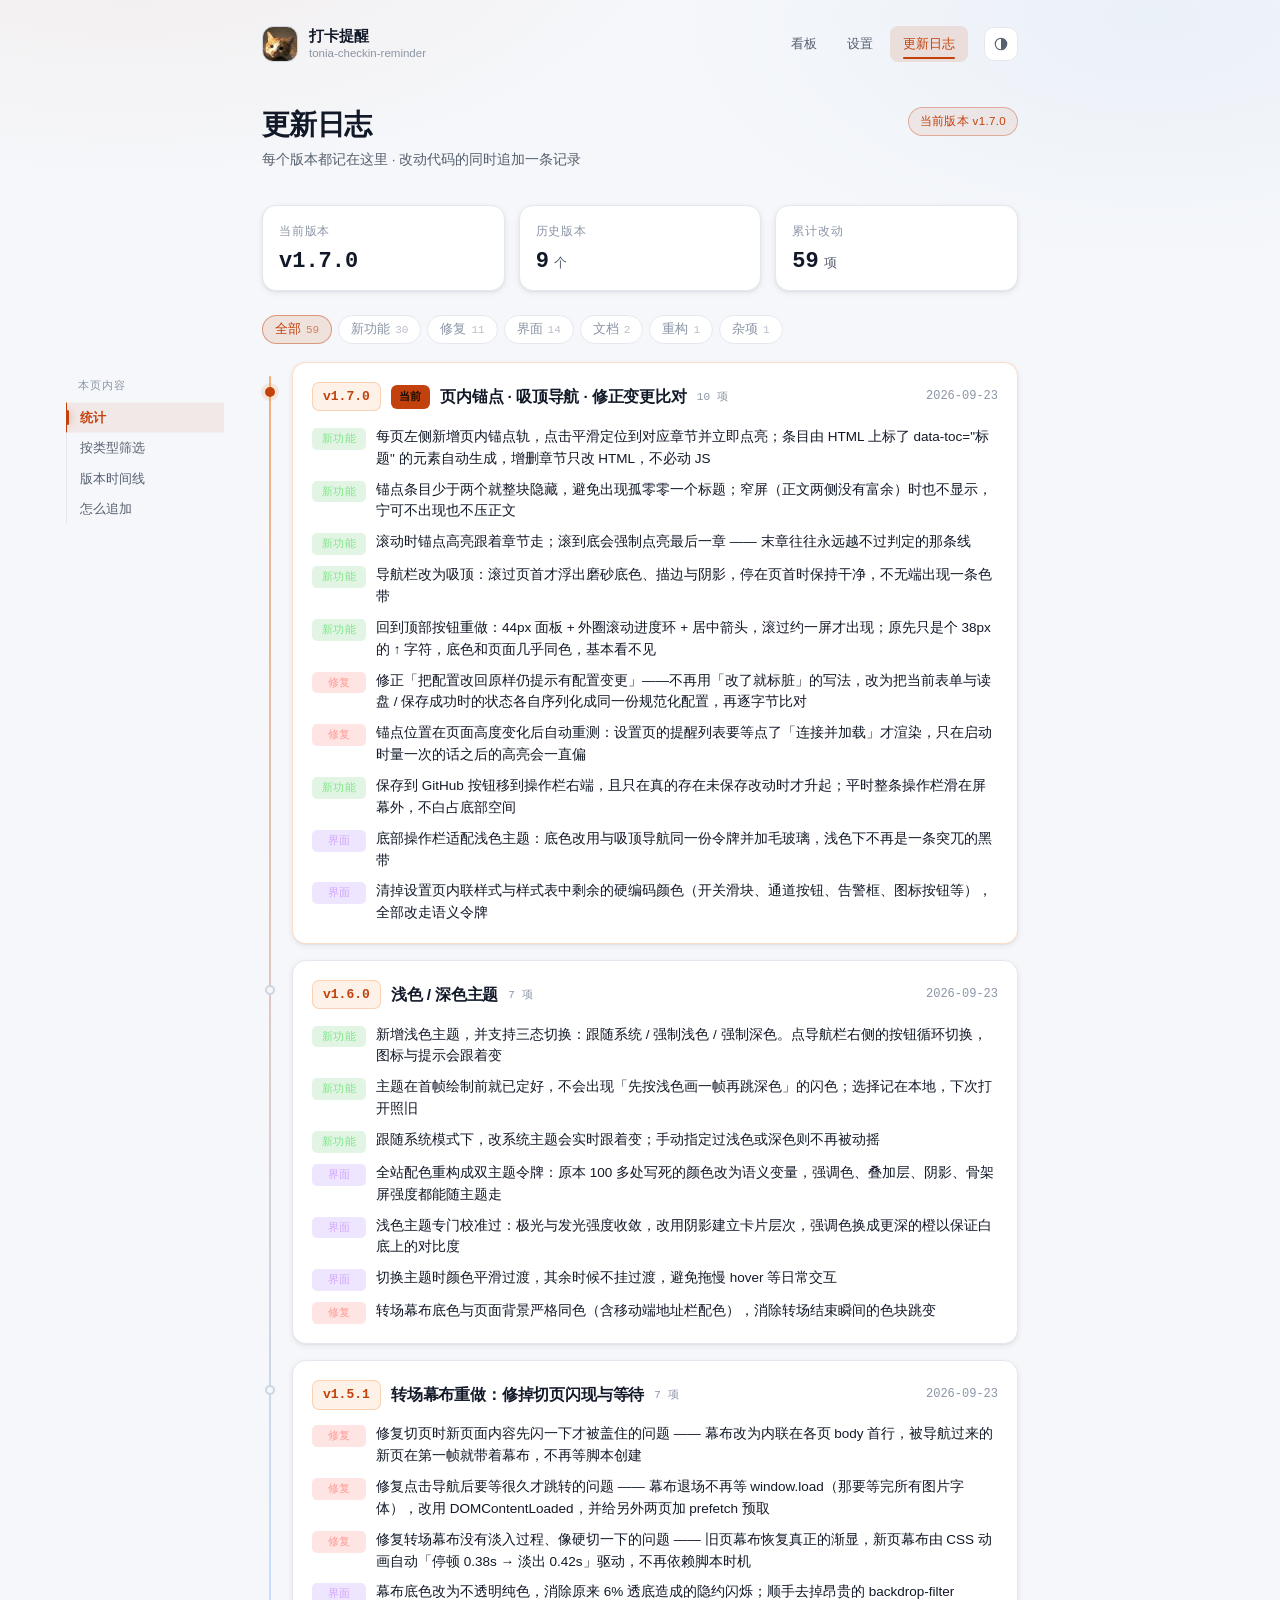
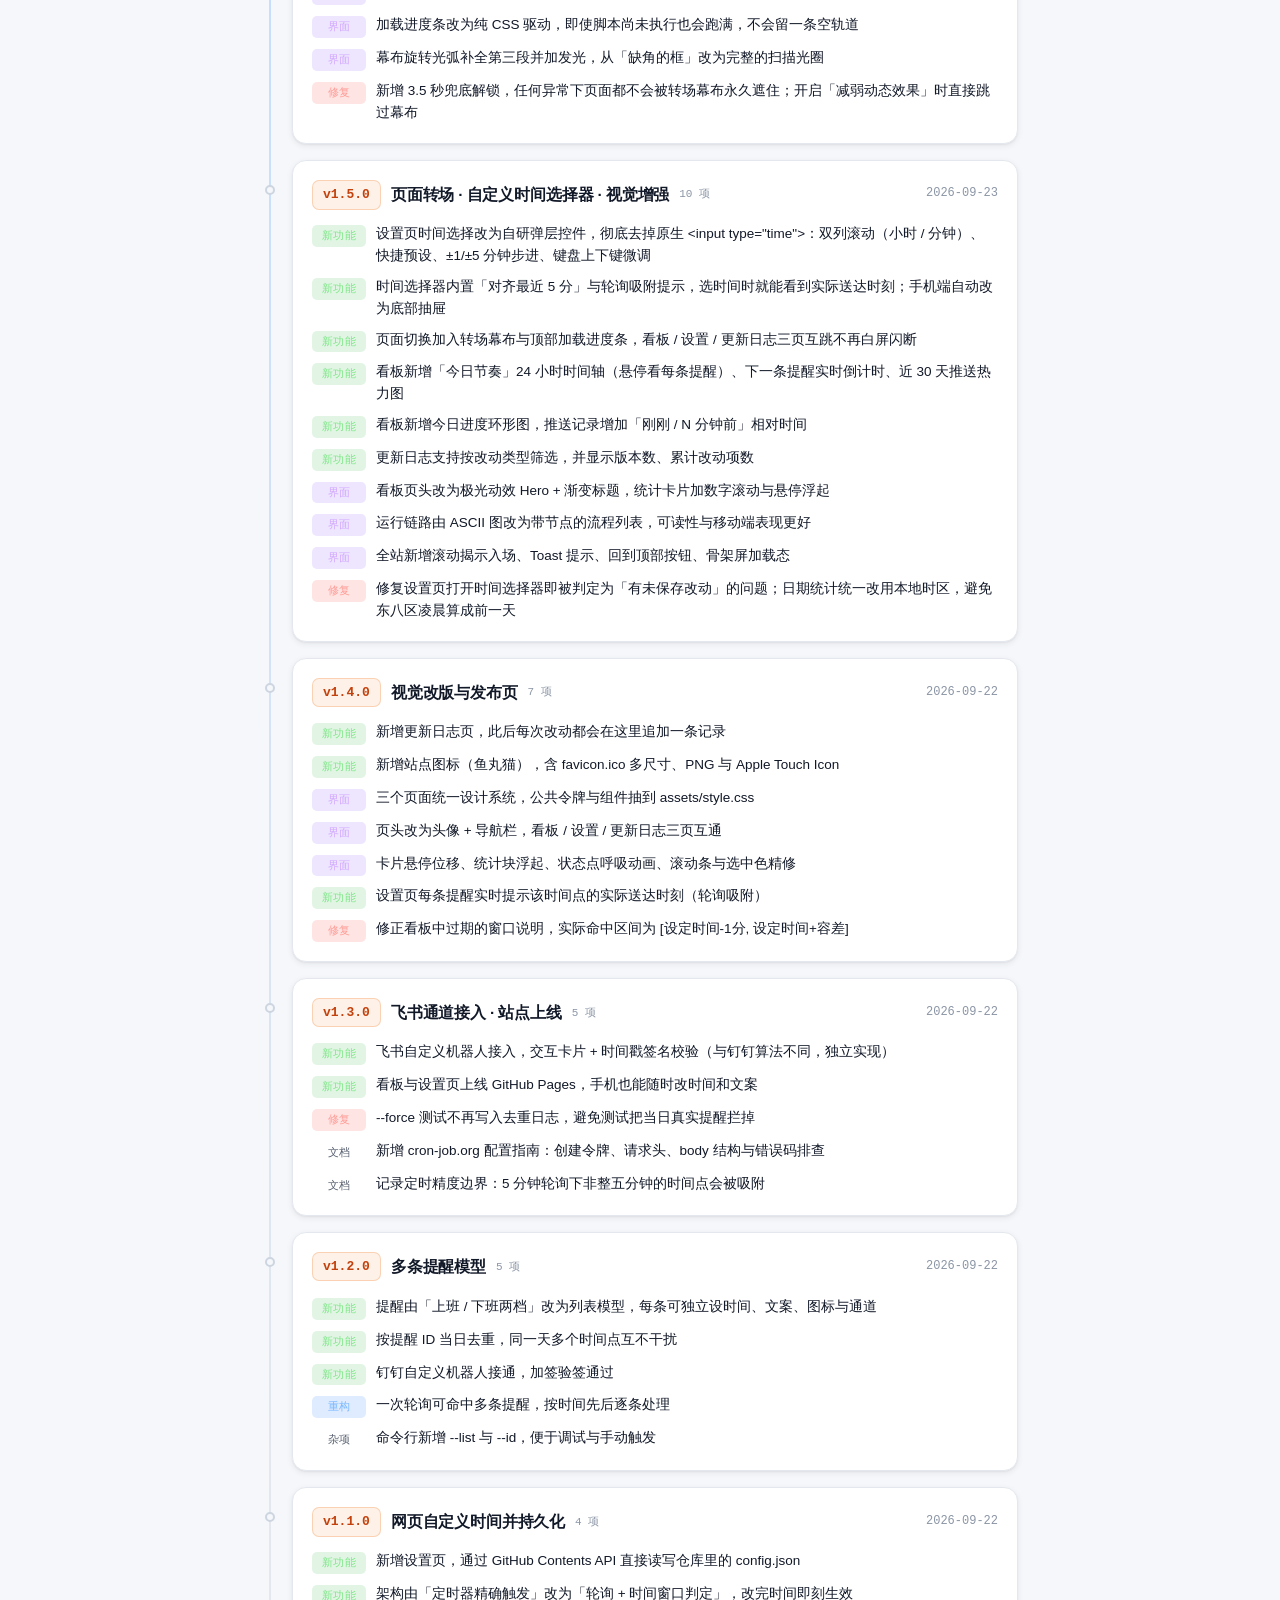
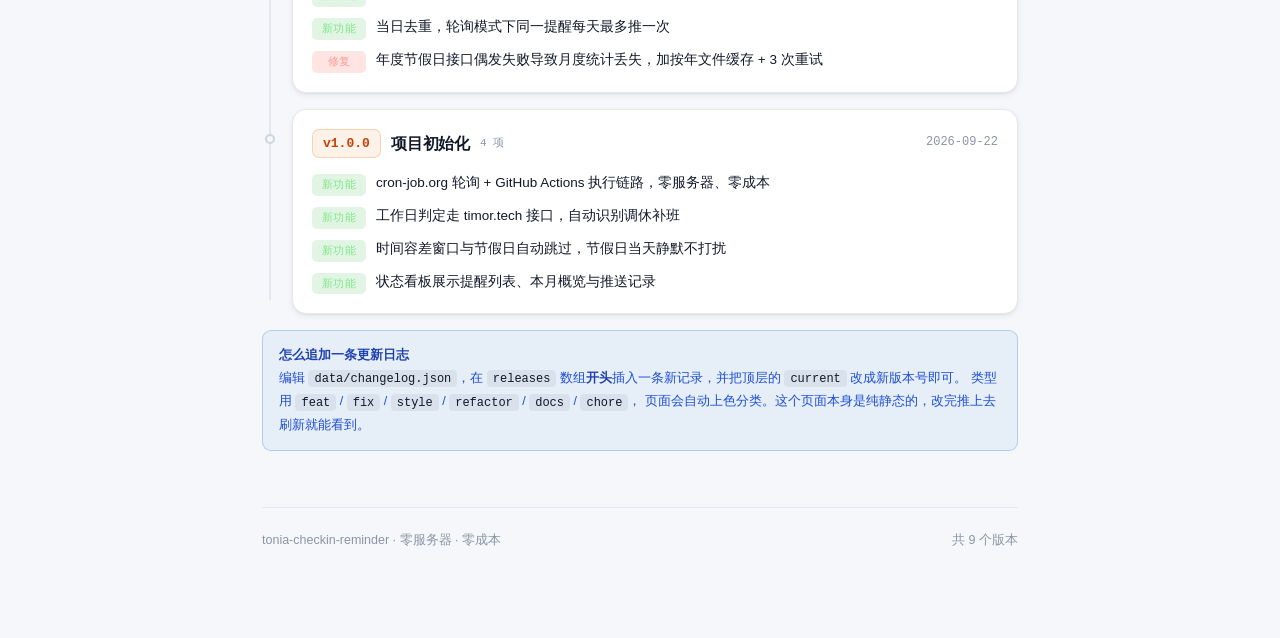
==== commit 5a3dff3b: "feat: 页内锚点 · 吸顶导航 · 修正配置变更比对 - 每页左侧新增页内锚点轨，条目由 HTML 的 data-toc 自动生成，点击平滑定位并立即高亮 - 锚点少于两项或视口不够宽时整块隐藏，" ====
--- a/changelog.html
+++ b/changelog.html
@@ -134,6 +134,9 @@
 </div>
 <div class="wrap narrow">
 
+  <!-- 左侧页内锚点：内容由 HTML 里带 data-toc 的元素自动生成，样式见 style.css -->
+  <nav class="px-toc" id="px-toc" data-title="本页内容" aria-label="页内导航"></nav>
+
   <nav class="nav">
     <a class="brand" href="index.html">
       <img src="assets/icons/avatar-128.png" alt="鱼丸">
@@ -164,7 +167,7 @@
     </div>
   </div>
 
-  <div class="summary">
+  <div class="summary" id="s-stat" data-toc="统计">
     <div class="stat fx-in">
       <div class="stat-label">当前版本</div>
       <div class="stat-val" id="m-cur">—</div>
@@ -179,13 +182,13 @@
     </div>
   </div>
 
-  <div class="fchips" id="fchips"></div>
-
-  <div class="timeline" id="timeline">
+  <div class="fchips" id="fchips" data-toc="按类型筛选"></div>
+
+  <div class="timeline" id="timeline" data-toc="版本时间线">
     <div class="sk-card"><div class="sk" style="width:40%;height:24px"></div><div class="sk" style="width:92%;height:16px"></div><div class="sk" style="width:76%;height:16px"></div></div>
   </div>
 
-  <div class="note info">
+  <div class="note info" id="s-doc" data-toc="怎么追加">
     <b>怎么追加一条更新日志</b><br>
     编辑 <code>data/changelog.json</code>，在 <code>releases</code> 数组<b>开头</b>插入一条新记录，并把顶层的 <code>current</code> 改成新版本号即可。
     类型用 <code>feat</code> / <code>fix</code> / <code>style</code> / <code>refactor</code> / <code>docs</code> / <code>chore</code>，
--- a/assets/style.css
+++ b/assets/style.css
@@ -34,6 +34,8 @@
   --panel-strong:rgba(255,255,255,.98);
   --veil-bg:#f5f7fa;
   --logo-ph:#eef1f5;
+  --nav-bg:rgba(245,247,250,.78);
+  --sh-nav:0 8px 24px rgba(16,24,40,.07);
   --mask:rgba(15,23,42,.30);
   --code-bg:rgba(15,23,42,.055);
 
@@ -116,6 +118,8 @@
   --panel-strong:rgba(19,25,34,.97);
   --veil-bg:#090c12;
   --logo-ph:#151a23;
+  --nav-bg:rgba(11,15,22,.76);
+  --sh-nav:0 10px 28px rgba(0,0,0,.42);
   --mask:rgba(4,7,12,.58);
   --code-bg:rgba(0,0,0,.32);
 
@@ -185,7 +189,7 @@
 }
 
 *,*::before,*::after{box-sizing:border-box;margin:0;padding:0}
-html{-webkit-text-size-adjust:100%;scroll-behavior:smooth}
+html{-webkit-text-size-adjust:100%;scroll-behavior:smooth;scroll-padding-top:86px}
 @media (prefers-reduced-motion: reduce){html{scroll-behavior:auto}}
 
 body{
@@ -212,12 +216,41 @@
 *::-webkit-scrollbar-thumb{background:var(--line2);border-radius:99px;border:3px solid transparent;background-clip:content-box}
 *::-webkit-scrollbar-thumb:hover{background:var(--scroll-hover);background-clip:content-box}
 
-.wrap{max-width:1000px;margin:0 auto;padding:26px 22px 88px}
-.wrap.narrow{max-width:800px}
-
-/* ── 顶部导航 ─────────────────────────────────────────── */
-
-.nav{display:flex;align-items:center;gap:16px;margin-bottom:36px;flex-wrap:wrap}
+.wrap{max-width:1000px;margin:0 auto;padding:26px var(--wrap-pad) 88px;--wrap-pad:22px;--wrap-half:500px}
+.wrap.narrow{max-width:800px;--wrap-half:400px}
+
+/* ── 顶部导航（吸顶） ─────────────────────────────────────
+   两个必须解决的问题：
+   1) 遮挡：吸顶后内容会从导航下面滚过去。`.nav` 只占换行容器宽度，
+      用 ::before 往左右各撑出一个 --wrap-pad（即 .wrap 自己的水平内边距），
+      正好盖满整个内容列 —— 不引 100vw，避免滚动条宽度造成的横向溢出。
+   2) 分层：只在「真的吸住」时才上底色 / 描边 / 阴影（.stuck 由 app.js 切），
+      停在页首时保持干净，不会无端出现一条色带。
+   底色用 --nav-bg + backdrop-filter：底色本身半透明，模糊负责把极光糊开，
+   于是页首与吸住两种状态之间的过渡看不出接缝。 */
+.nav{
+  position:sticky;top:0;z-index:40;
+  display:flex;align-items:center;gap:16px;flex-wrap:wrap;
+  padding:9px 0;margin:-9px 0 36px;
+}
+.nav::before{
+  content:"";position:absolute;top:0;bottom:0;
+  left:calc(-1 * var(--wrap-pad,22px));right:calc(-1 * var(--wrap-pad,22px));
+  z-index:-1;pointer-events:none;
+  background:transparent;border-bottom:1px solid transparent;
+  transition:background .24s ease,box-shadow .24s ease,border-color .24s ease;
+}
+.nav.stuck::before{
+  background:var(--nav-bg);
+  -webkit-backdrop-filter:blur(14px) saturate(1.5);backdrop-filter:blur(14px) saturate(1.5);
+  border-bottom-color:var(--line);
+  box-shadow:var(--sh-nav);
+}
+/* 吸住后导航本体也略微收紧一点，滚动中不占太多视线 */
+.nav.stuck{padding-top:7px;padding-bottom:7px}
+
+/* ── 顶部导航（内容） ─────────────────────────────────── */
+
 .brand{display:flex;align-items:center;gap:11px;text-decoration:none;color:inherit;flex:none}
 .brand img{
   width:36px;height:36px;border-radius:11px;display:block;
@@ -540,7 +573,7 @@
   display:flex;flex-direction:column;align-items:center;gap:8px;
   pointer-events:none;width:max-content;max-width:min(92vw,470px);
 }
-body.has-actionbar .px-toasts{bottom:92px}
+body.ab-show .px-toasts{bottom:96px}
 .px-toast{
   display:flex;align-items:center;gap:9px;
   padding:10px 15px;border-radius:12px;font-size:13px;line-height:1.5;
@@ -558,21 +591,87 @@
 .px-toast.warn{border-color:rgba(var(--warn-rgb),.45)}
 .px-toast.warn .px-toast-ico{background:var(--warn);box-shadow:0 0 10px rgba(var(--warn-rgb),.75)}
 
-/* ── 回到顶部 ─────────────────────────────────────────── */
-
+/* ── 左侧页内锚点（大纲） ─────────────────────────────────
+   挂在 .wrap 里面的固定定位元素 —— 固定定位不受祖先影响，但能继承
+   --wrap-half，于是「贴着内容列左边缘往外挪」这件事只靠一个变量算出来：
+     left = 50% - --wrap-half - 174px
+   50% 解的是初始包含块（视口去掉滚动条），和 .wrap 的 margin:auto 居中基准
+   完全一致，所以左右两侧留白天然对称。
+
+   只在正文两侧确实有富余时才出现：
+     · 800px 容器（.wrap.narrow）→ 视口 ≥1168px
+     · 1000px 容器             → 视口 ≥1368px
+   宁可不显示，也不压到正文上。 */
+.px-toc{
+  position:fixed;top:50%;transform:translateY(-50%);
+  left:calc(50% - var(--wrap-half) - 174px);
+  width:158px;max-height:76vh;overflow-y:auto;overscroll-behavior:contain;
+  z-index:30;display:none;
+  scrollbar-width:none;
+}
+.px-toc::-webkit-scrollbar{display:none}
+@media(min-width:1368px){.px-toc{display:block}}
+@media(max-width:1367px) and (min-width:1168px){.wrap.narrow .px-toc{display:block}}
+
+.px-toc-t{
+  font-size:10.5px;letter-spacing:.11em;text-transform:uppercase;
+  color:var(--dim2);margin:0 0 9px 12px;
+}
+.px-toc a{
+  position:relative;display:block;
+  padding:6px 10px 6px 13px;
+  font-size:12.5px;line-height:1.45;
+  color:var(--dim);text-decoration:none;
+  border-left:1.5px solid var(--line);
+  transition:color .18s,border-color .22s,background .18s;
+}
+.px-toc a:hover{color:var(--txt);background:rgba(var(--wash-rgb),.055)}
+.px-toc a.on{
+  color:var(--accent);font-weight:600;border-left-color:var(--accent);
+  background:rgba(var(--accent-rgb),.07);
+}
+/* 当前项左侧叠一小段发光条，比单纯变色更容易一眼扫到 */
+.px-toc a.on::before{
+  content:"";position:absolute;left:-1.5px;top:50%;
+  transform:translateY(-50%);
+  width:3px;height:15px;border-radius:2px;
+  background:var(--accent);
+  box-shadow:0 0 8px rgba(var(--accent-rgb),.6);
+}
+
+/* ── 回到顶部（带滚动进度环） ─────────────────────────────
+   原来只是一个 38px 的 ↑ 字符，底色几乎与页面同色，滚起来基本看不见。
+   改成：外圈细环画当前滚动进度（SVG stroke-dashoffset）+ 居中箭头，
+   底色用 --panel-strong 保证在两套主题下都有足够的块面感。 */
 .px-top{
   position:fixed;right:20px;bottom:26px;z-index:60;
-  width:38px;height:38px;border-radius:12px;font-size:15px;font-family:inherit;
-  display:grid;place-items:center;
-  border:1px solid var(--line2);background:var(--panel);color:var(--dim);
-  -webkit-backdrop-filter:blur(9px);backdrop-filter:blur(9px);
-  cursor:pointer;opacity:0;transform:translateY(10px);pointer-events:none;
-  transition:opacity .24s,transform .24s,color .18s,border-color .18s,box-shadow .2s;
+  width:44px;height:44px;padding:0;
+  border:1px solid var(--line2);border-radius:14px;
+  background:var(--panel-strong);color:var(--dim);
+  -webkit-backdrop-filter:blur(10px);backdrop-filter:blur(10px);
+  box-shadow:var(--sh-pop);
+  cursor:pointer;
+  opacity:0;transform:translateY(12px) scale(.9);pointer-events:none;
+  transition:opacity .26s,transform .34s cubic-bezier(.22,.61,.36,1),
+             color .18s,border-color .18s,background .2s;
 }
 .px-top.on{opacity:1;transform:none;pointer-events:auto}
-.px-top:hover{color:var(--accent);border-color:var(--accent);box-shadow:0 8px 22px rgba(var(--accent-rgb),.2)}
-body.has-actionbar .px-top{bottom:92px}
-@media(max-width:640px){.px-top{right:14px;bottom:18px}body.has-actionbar .px-top{bottom:88px}}
+.px-top:hover{color:var(--accent);border-color:var(--accent);background:var(--bg2)}
+.px-top:active{transform:scale(.94)}
+.px-top svg{position:absolute;inset:0;width:100%;height:100%;display:block}
+.px-top .pt-bg{fill:none;stroke:var(--line);stroke-width:2}
+.px-top .pt-fg{
+  fill:none;stroke:var(--accent);stroke-width:2;stroke-linecap:round;
+  transition:stroke-dashoffset .12s linear;
+}
+.px-top .pt-arw{
+  fill:none;stroke:currentColor;stroke-width:2;
+  stroke-linecap:round;stroke-linejoin:round;
+}
+.px-top:hover .pt-arw{transform:translateY(-1.5px)}
+.px-top .pt-arw{transition:transform .2s ease}
+body.ab-show .px-top{bottom:96px}
+@media(max-width:640px){.px-top{right:14px;bottom:18px}body.ab-show .px-top{bottom:92px}}
 
 /* ── Hero（极光页头） ─────────────────────────────────── */
 
